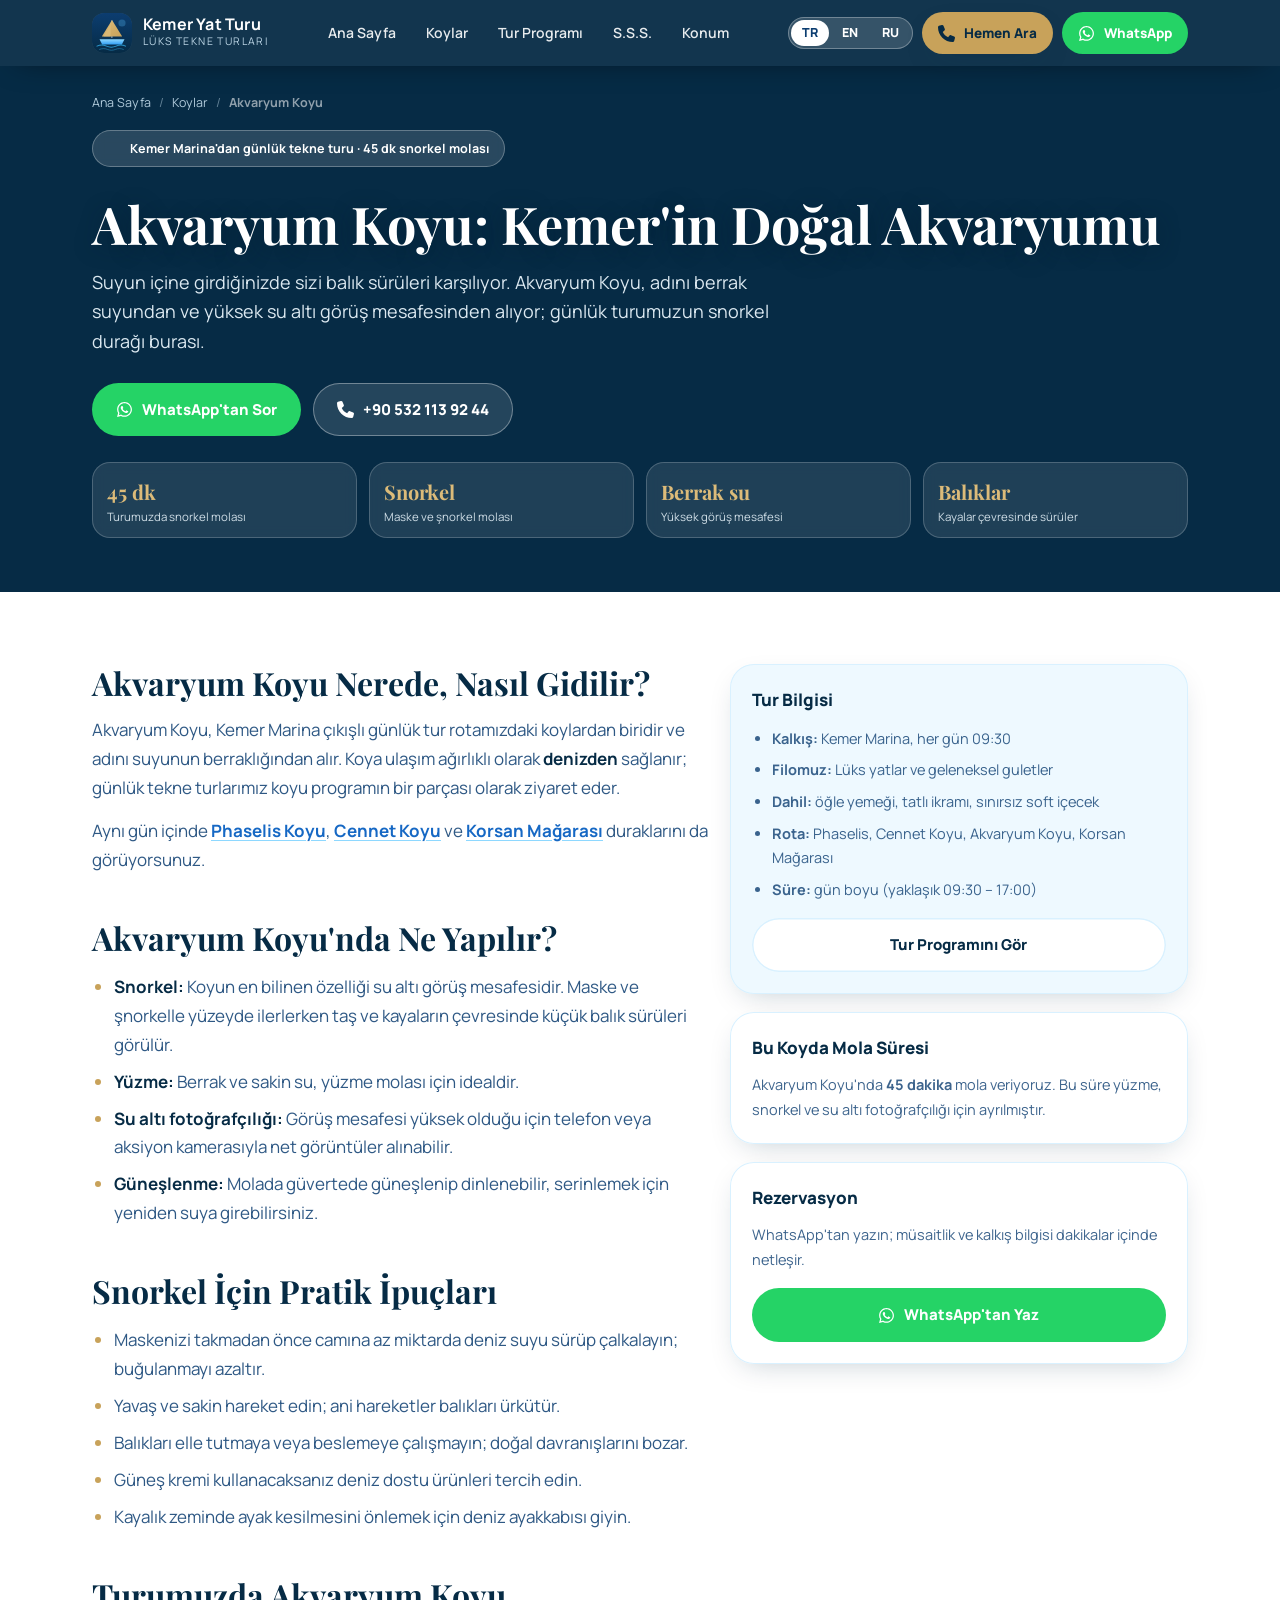
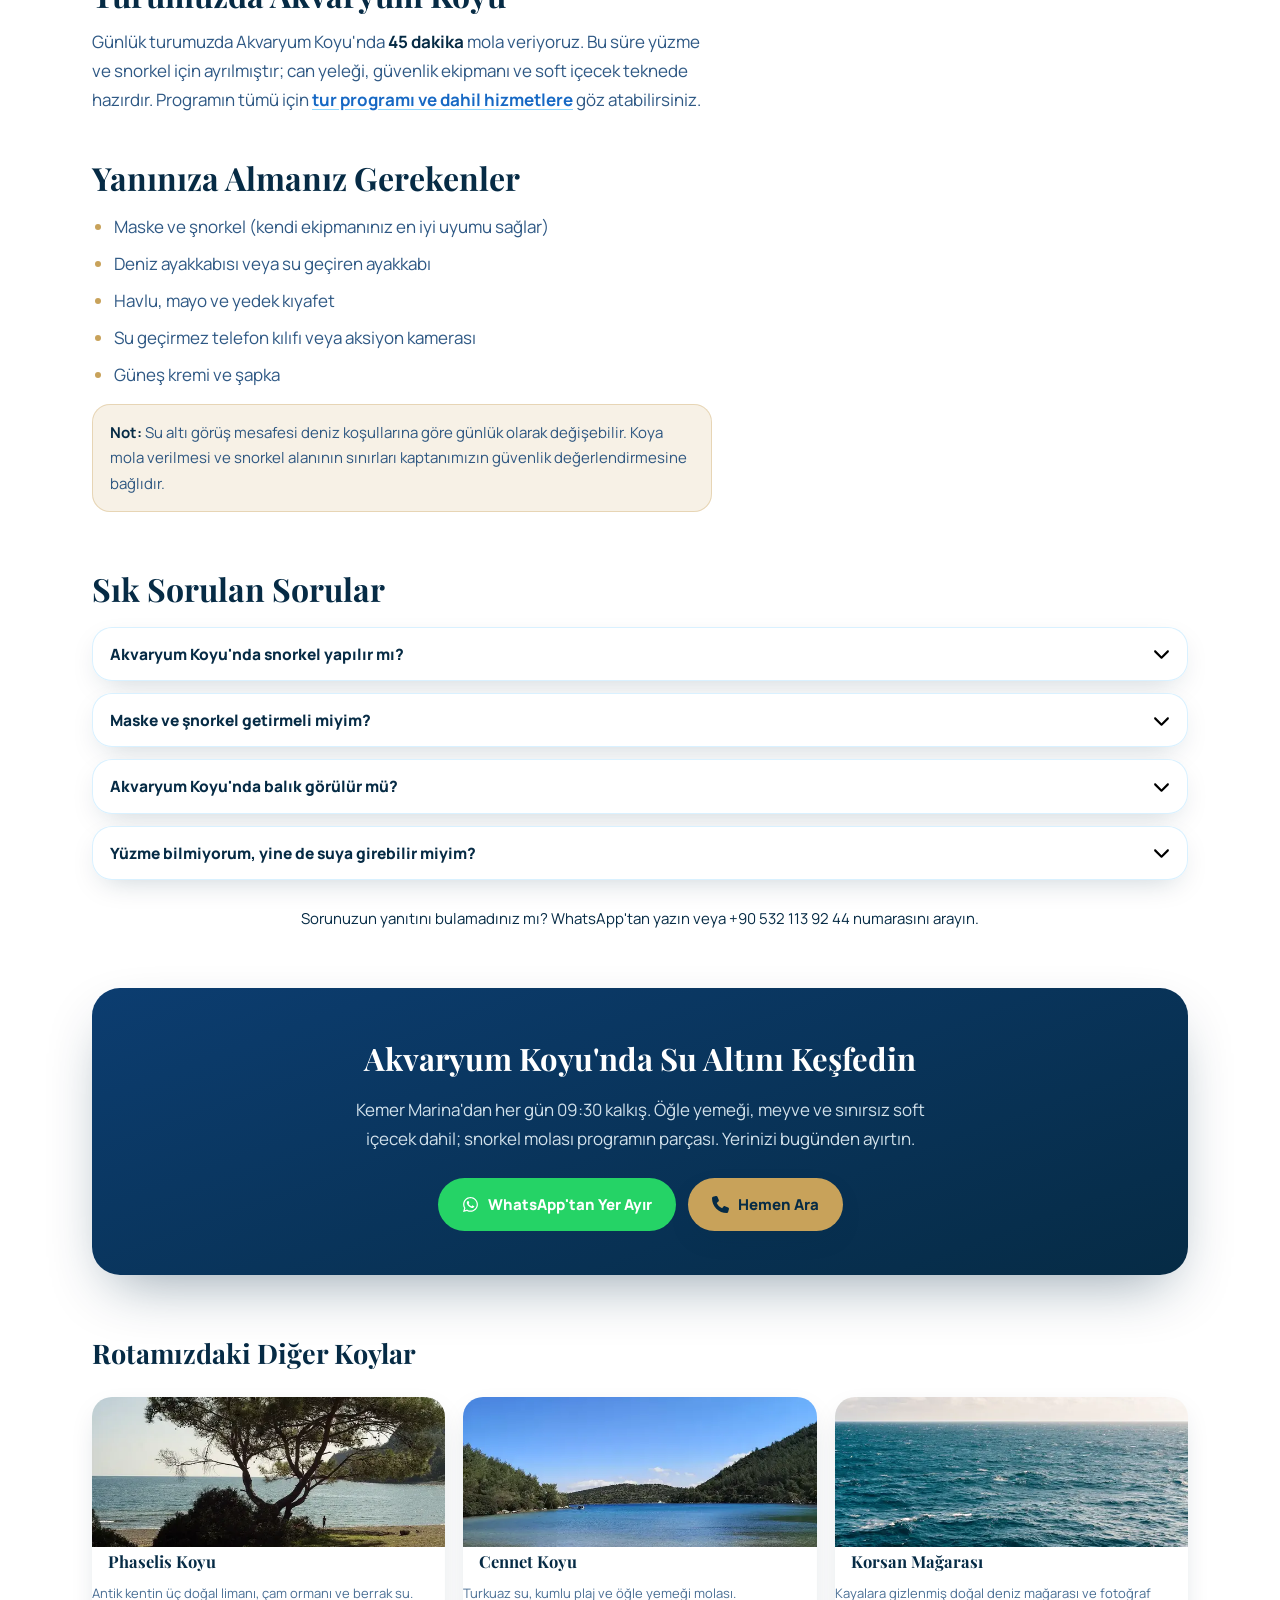
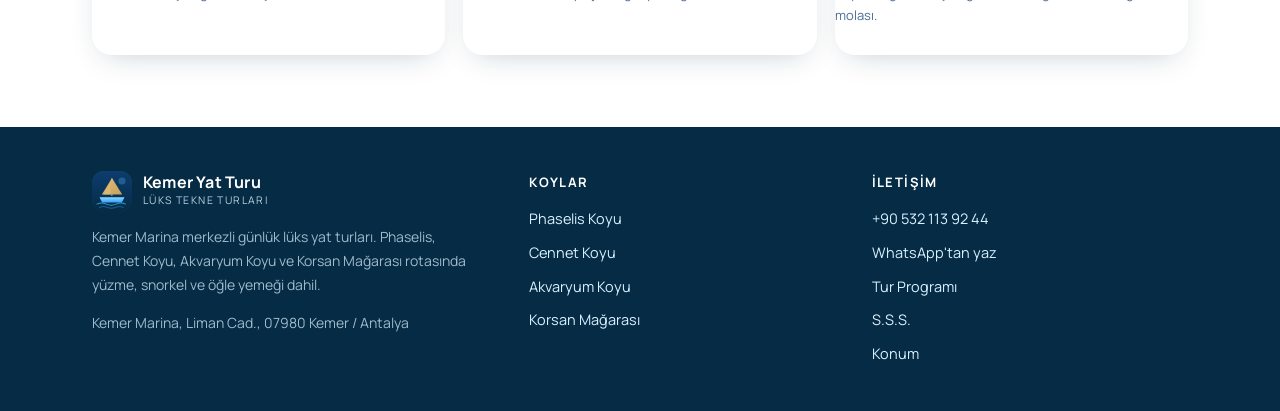
==== akvaryum-koyu.html @ eb27cef6 "Add files via upload" ====
<!DOCTYPE html>
<html lang="tr" dir="ltr" data-koy="akvaryum">
<head>
<meta charset="UTF-8">
<meta name="viewport" content="width=device-width, initial-scale=1.0">
<meta name="theme-color" content="#062b45">

<!-- ============ TEMEL SEO ============ -->
<title>Akvaryum Koyu | Kemer Snorkel ve Yüzme Molası Rehberi</title>
<meta name="description" content="Akvaryum Koyu: berrak suyu ve balık sürüleriyle Kemer'in öne çıkan snorkel noktası. Günlük yat turumuzda 45 dakika yüzme ve snorkel molası. İpuçları ve bilgiler.">
<meta name="robots" content="index, follow, max-image-preview:large, max-snippet:-1">
<meta name="author" content="Kemer Yat Turu">
<link rel="canonical" href="https://www.kemeryatturu.com/akvaryum-koyu.html">
<link rel="alternate" hreflang="tr" href="https://www.kemeryatturu.com/akvaryum-koyu.html">
<link rel="alternate" hreflang="en" href="https://www.kemeryatturu.com/akvaryum-koyu.html?lang=en">
<link rel="alternate" hreflang="ru" href="https://www.kemeryatturu.com/akvaryum-koyu.html?lang=ru">
<link rel="alternate" hreflang="x-default" href="https://www.kemeryatturu.com/akvaryum-koyu.html">

<!-- ============ OPEN GRAPH / TWITTER ============ -->
<meta property="og:type" content="article">
<meta property="og:site_name" content="Kemer Yat Turu">
<meta property="og:locale" content="tr_TR">
<meta property="og:title" content="Akvaryum Koyu: Kemer'in Doğal Akvaryumu">
<meta property="og:description" content="Berrak su, balık sürüleri ve yüksek görüş mesafesi. Kemer Marina'dan günlük yat turumuzda Akvaryum Koyu'nda 45 dakika snorkel molası.">
<meta property="og:url" content="https://www.kemeryatturu.com/akvaryum-koyu.html">
<meta property="og:image" content="https://www.kemeryatturu.com/images/akvaryum-koyu.webp">
<meta property="og:image:type" content="image/webp">
<meta property="og:image:width" content="1000">
<meta property="og:image:height" content="464">
<meta property="og:image:alt" content="Akvaryum Koyu'nda berrak suda balık sürüleri – Kemer snorkel turu">
<meta name="twitter:card" content="summary_large_image">
<meta name="twitter:title" content="Akvaryum Koyu: Kemer'in Doğal Akvaryumu">
<meta name="twitter:description" content="Berrak su, balık sürüleri ve yüksek görüş mesafesi. Kemer Marina'dan günlük yat turumuzda Akvaryum Koyu'nda 45 dakika snorkel molası.">
<meta name="twitter:image" content="https://www.kemeryatturu.com/images/akvaryum-koyu.webp">
<meta name="twitter:image:alt" content="Akvaryum Koyu'nda berrak suda balık sürüleri – Kemer snorkel turu">

<link rel="icon" href="data:image/svg+xml,%3Csvg xmlns='http://www.w3.org/2000/svg' viewBox='0 0 32 32'%3E%3Crect width='32' height='32' rx='7' fill='%23062b45'/%3E%3Cpath d='M6 21h20l-2 4H8z' fill='%2338bdf8'/%3E%3Cpath d='M16 6l8 13H8z' fill='%23c8a25a'/%3E%3C/svg%3E">

<!-- ============ PERFORMANS ============ -->
<link rel="preload" as="font" type="font/woff2" href="assets/fonts/playfair-display-700-latin.woff2" crossorigin>
<link rel="preload" as="font" type="font/woff2" href="assets/fonts/playfair-display-700-latin-ext.woff2" crossorigin>
<link rel="preload" as="image" href="images/akvaryum-koyu-768.webp" type="image/webp" media="(max-width: 767px)" fetchpriority="high">
<link rel="preload" as="image" href="images/akvaryum-koyu.webp" type="image/webp" media="(min-width: 768px)" fetchpriority="high">
<!-- Fontlar: self-host (assets/fonts/*.woff2) - Google Fonts CDN bagimliligi yok.
     @font-face tanimlari sayfaya gomuldu; kritik yolda ek istek olusmaz. -->
<style>
/* ==========================================================================
   Yerel font tanimlari (self-host) - Google Fonts CDN yerine
   Manrope 400/500/600/700/800, Playfair Display 600/700 (latin + latin-ext)
   Onbellek: vercel.json -> /assets/fonts/*.woff2 (immutable, 1 yil)
   ========================================================================== */
@font-face{font-family:'Manrope';font-style:normal;font-weight:400;font-display:swap;src:url('assets/fonts/manrope-400-latin-ext.woff2') format('woff2');unicode-range:U+0100-02BA, U+02BD-02C5, U+02C7-02CC, U+02CE-02D7, U+02DD-02FF, U+0304, U+0308, U+0329, U+1D00-1DBF, U+1E00-1E9F, U+1EF2-1EFF, U+2020, U+20A0-20AB, U+20AD-20C0, U+2113, U+2C60-2C7F, U+A720-A7FF}
@font-face{font-family:'Manrope';font-style:normal;font-weight:400;font-display:swap;src:url('assets/fonts/manrope-400-latin.woff2') format('woff2');unicode-range:U+0000-00FF, U+0131, U+0152-0153, U+02BB-02BC, U+02C6, U+02DA, U+02DC, U+0304, U+0308, U+0329, U+2000-206F, U+20AC, U+2122, U+2191, U+2193, U+2212, U+2215, U+FEFF, U+FFFD}
@font-face{font-family:'Manrope';font-style:normal;font-weight:500;font-display:swap;src:url('assets/fonts/manrope-500-latin-ext.woff2') format('woff2');unicode-range:U+0100-02BA, U+02BD-02C5, U+02C7-02CC, U+02CE-02D7, U+02DD-02FF, U+0304, U+0308, U+0329, U+1D00-1DBF, U+1E00-1E9F, U+1EF2-1EFF, U+2020, U+20A0-20AB, U+20AD-20C0, U+2113, U+2C60-2C7F, U+A720-A7FF}
@font-face{font-family:'Manrope';font-style:normal;font-weight:500;font-display:swap;src:url('assets/fonts/manrope-500-latin.woff2') format('woff2');unicode-range:U+0000-00FF, U+0131, U+0152-0153, U+02BB-02BC, U+02C6, U+02DA, U+02DC, U+0304, U+0308, U+0329, U+2000-206F, U+20AC, U+2122, U+2191, U+2193, U+2212, U+2215, U+FEFF, U+FFFD}
@font-face{font-family:'Manrope';font-style:normal;font-weight:600;font-display:swap;src:url('assets/fonts/manrope-600-latin-ext.woff2') format('woff2');unicode-range:U+0100-02BA, U+02BD-02C5, U+02C7-02CC, U+02CE-02D7, U+02DD-02FF, U+0304, U+0308, U+0329, U+1D00-1DBF, U+1E00-1E9F, U+1EF2-1EFF, U+2020, U+20A0-20AB, U+20AD-20C0, U+2113, U+2C60-2C7F, U+A720-A7FF}
@font-face{font-family:'Manrope';font-style:normal;font-weight:600;font-display:swap;src:url('assets/fonts/manrope-600-latin.woff2') format('woff2');unicode-range:U+0000-00FF, U+0131, U+0152-0153, U+02BB-02BC, U+02C6, U+02DA, U+02DC, U+0304, U+0308, U+0329, U+2000-206F, U+20AC, U+2122, U+2191, U+2193, U+2212, U+2215, U+FEFF, U+FFFD}
@font-face{font-family:'Manrope';font-style:normal;font-weight:700;font-display:swap;src:url('assets/fonts/manrope-700-latin-ext.woff2') format('woff2');unicode-range:U+0100-02BA, U+02BD-02C5, U+02C7-02CC, U+02CE-02D7, U+02DD-02FF, U+0304, U+0308, U+0329, U+1D00-1DBF, U+1E00-1E9F, U+1EF2-1EFF, U+2020, U+20A0-20AB, U+20AD-20C0, U+2113, U+2C60-2C7F, U+A720-A7FF}
@font-face{font-family:'Manrope';font-style:normal;font-weight:700;font-display:swap;src:url('assets/fonts/manrope-700-latin.woff2') format('woff2');unicode-range:U+0000-00FF, U+0131, U+0152-0153, U+02BB-02BC, U+02C6, U+02DA, U+02DC, U+0304, U+0308, U+0329, U+2000-206F, U+20AC, U+2122, U+2191, U+2193, U+2212, U+2215, U+FEFF, U+FFFD}
@font-face{font-family:'Manrope';font-style:normal;font-weight:800;font-display:swap;src:url('assets/fonts/manrope-800-latin-ext.woff2') format('woff2');unicode-range:U+0100-02BA, U+02BD-02C5, U+02C7-02CC, U+02CE-02D7, U+02DD-02FF, U+0304, U+0308, U+0329, U+1D00-1DBF, U+1E00-1E9F, U+1EF2-1EFF, U+2020, U+20A0-20AB, U+20AD-20C0, U+2113, U+2C60-2C7F, U+A720-A7FF}
@font-face{font-family:'Manrope';font-style:normal;font-weight:800;font-display:swap;src:url('assets/fonts/manrope-800-latin.woff2') format('woff2');unicode-range:U+0000-00FF, U+0131, U+0152-0153, U+02BB-02BC, U+02C6, U+02DA, U+02DC, U+0304, U+0308, U+0329, U+2000-206F, U+20AC, U+2122, U+2191, U+2193, U+2212, U+2215, U+FEFF, U+FFFD}
@font-face{font-family:'Playfair Display';font-style:normal;font-weight:600;font-display:swap;src:url('assets/fonts/playfair-display-600-latin-ext.woff2') format('woff2');unicode-range:U+0100-02BA, U+02BD-02C5, U+02C7-02CC, U+02CE-02D7, U+02DD-02FF, U+0304, U+0308, U+0329, U+1D00-1DBF, U+1E00-1E9F, U+1EF2-1EFF, U+2020, U+20A0-20AB, U+20AD-20C0, U+2113, U+2C60-2C7F, U+A720-A7FF}
@font-face{font-family:'Playfair Display';font-style:normal;font-weight:600;font-display:swap;src:url('assets/fonts/playfair-display-600-latin.woff2') format('woff2');unicode-range:U+0000-00FF, U+0131, U+0152-0153, U+02BB-02BC, U+02C6, U+02DA, U+02DC, U+0304, U+0308, U+0329, U+2000-206F, U+20AC, U+2122, U+2191, U+2193, U+2212, U+2215, U+FEFF, U+FFFD}
@font-face{font-family:'Playfair Display';font-style:normal;font-weight:700;font-display:swap;src:url('assets/fonts/playfair-display-700-latin-ext.woff2') format('woff2');unicode-range:U+0100-02BA, U+02BD-02C5, U+02C7-02CC, U+02CE-02D7, U+02DD-02FF, U+0304, U+0308, U+0329, U+1D00-1DBF, U+1E00-1E9F, U+1EF2-1EFF, U+2020, U+20A0-20AB, U+20AD-20C0, U+2113, U+2C60-2C7F, U+A720-A7FF}
@font-face{font-family:'Playfair Display';font-style:normal;font-weight:700;font-display:swap;src:url('assets/fonts/playfair-display-700-latin.woff2') format('woff2');unicode-range:U+0000-00FF, U+0131, U+0152-0153, U+02BB-02BC, U+02C6, U+02DA, U+02DC, U+0304, U+0308, U+0329, U+2000-206F, U+20AC, U+2122, U+2191, U+2193, U+2212, U+2215, U+FEFF, U+FFFD}
</style>
<style>
/* ==========================================================================
   Kemer Yat Turu - Koy detay sayfalari icin ortak stil dosyasi
   Tailwind'e bagimli DEGIL (index.html'deki derlenmis CSS'te olmayan
   siniflar orada calismiyor). Renkler, fontlar ve golgeler ana sayfayla
   birebir ayni degerlerde tanimlandi.
   ========================================================================== */
:root{
  --o950:#062b45; --o900:#0c3d70; --o800:#18569e; --o700:#1668c4;
  --o600:#1d81e3; --o400:#59c0ff; --o300:#8ed8ff; --o200:#bce7ff;
  --o100:#d9f1ff; --o50:#eef9ff; --gold:#c8a25a; --gold2:#dcbb79;
  --wa:#25d366;
  --card:0 10px 30px -12px rgba(6,43,69,.25);
  --lux:0 24px 60px -20px rgba(6,43,69,.45);
  --sans:Manrope,system-ui,-apple-system,"Segoe UI",Roboto,sans-serif;
  --display:"Playfair Display",Georgia,serif;
  --wrap:1160px;
}
*,*::before,*::after{box-sizing:border-box}
html{scroll-behavior:smooth;scroll-padding-top:88px}
body{margin:0;background:#fff;color:var(--o950);font-family:var(--sans);
  font-size:17px;line-height:1.7;overflow-x:hidden;-webkit-font-smoothing:antialiased}
img{display:block;max-width:100%;height:auto}
a{color:inherit;text-decoration:none}
svg{flex:none}
:focus-visible{outline:3px solid var(--gold);outline-offset:3px}
::selection{background:var(--gold);color:var(--o950)}
.sr-only{position:absolute;width:1px;height:1px;padding:0;margin:-1px;overflow:hidden;
  clip:rect(0,0,0,0);white-space:nowrap;border:0}

/* ---------- Yerlesim ---------- */
.wrap{width:100%;max-width:var(--wrap);margin:0 auto;padding:0 20px}
@media(min-width:768px){.wrap{padding:0 32px}}
.grid{display:grid;gap:18px}
@media(min-width:640px){.grid.cols-2{grid-template-columns:1fr 1fr}}
@media(min-width:900px){
  .grid.cols-3{grid-template-columns:repeat(3,1fr)}
  .grid.cols-2-lg{grid-template-columns:1.15fr .85fr}
}
.center{text-align:center}

/* ---------- Ust menu ---------- */
.head{position:sticky;top:0;z-index:60;background:rgba(6,43,69,.95);
  backdrop-filter:saturate(160%) blur(14px);box-shadow:0 10px 30px -18px rgba(0,0,0,.6)}
.head .wrap{display:flex;align-items:center;justify-content:space-between;gap:14px;
  min-height:66px;padding-top:8px;padding-bottom:8px}
.brand{display:flex;align-items:center;gap:11px;color:#fff}
.brand img{width:40px;height:40px;border-radius:12px;background:rgba(255,255,255,.12)}
.brand b{display:block;font-size:16px;line-height:1.15;letter-spacing:.2px}
.brand small{display:block;font-size:10.5px;letter-spacing:1.4px;text-transform:uppercase;
  color:var(--o100);opacity:.85}
.head-nav{display:none;gap:4px}
@media(min-width:1024px){.head-nav{display:flex}}
.head-nav a{padding:9px 13px;border-radius:12px;color:rgba(255,255,255,.9);
  font-size:14px;font-weight:600}
.head-nav a:hover{background:rgba(255,255,255,.1)}
.head-actions{display:flex;align-items:center;gap:9px}
.hide-sm{display:none}
@media(min-width:768px){.hide-sm{display:inline-flex}}

/* ---------- Butonlar ---------- */
.btn{display:inline-flex;align-items:center;justify-content:center;gap:9px;
  border:0;border-radius:999px;padding:14px 24px;font:inherit;font-size:15px;
  font-weight:800;cursor:pointer;transition:transform .25s ease,background-color .25s ease,
  color .25s ease,box-shadow .25s ease}
.btn svg{width:17px;height:17px}
.btn-gold{background:var(--gold);color:var(--o950);box-shadow:var(--card)}
.btn-gold:hover{background:var(--gold2)}
.btn-wa{background:var(--wa);color:#fff}
.btn-wa:hover{filter:brightness(1.08)}
.btn-ghost{background:rgba(255,255,255,.12);color:#fff;box-shadow:inset 0 0 0 1px rgba(255,255,255,.35)}
.btn-ghost:hover{background:#fff;color:var(--o950)}
.btn-line{background:#fff;color:var(--o950);box-shadow:inset 0 0 0 1.5px var(--o100)}
.btn-line:hover{background:var(--o50)}
.btn-sm{padding:10px 16px;font-size:13.5px}

/* ---------- Hero ---------- */
.hero{position:relative;isolation:isolate;color:#fff;overflow:hidden;
  background:var(--o950);padding:26px 0 54px}
.hero-media{position:absolute;inset:0;z-index:-2}
.hero-media img{width:100%;height:100%;object-fit:cover}
.hero-media::after{content:"";position:absolute;inset:0;
  background:linear-gradient(180deg,rgba(6,43,69,.86) 0%,rgba(6,43,69,.55) 45%,rgba(6,43,69,.88) 100%)}
.hero h1{font-family:var(--display);font-size:clamp(29px,6.6vw,52px);line-height:1.08;
  margin:16px 0 0;font-weight:700;text-shadow:0 3px 22px rgba(3,26,42,.45)}
.hero p.lead{margin:16px 0 0;font-size:clamp(15.5px,2.3vw,18px);line-height:1.65;
  color:rgba(238,249,255,.92);max-width:62ch}
.hero .btn-row{display:flex;flex-wrap:wrap;gap:12px;margin-top:26px}
.eyebrow{display:inline-flex;align-items:center;gap:8px;border-radius:999px;
  background:rgba(255,255,255,.14);box-shadow:inset 0 0 0 1px rgba(255,255,255,.28);
  padding:8px 15px;font-size:12.5px;font-weight:700;backdrop-filter:blur(6px)}
.eyebrow svg{width:15px;height:15px;color:var(--gold2)}

/* ---------- Kirinti izi ---------- */
.crumbs{display:flex;flex-wrap:wrap;align-items:center;gap:8px;font-size:12.5px;
  color:rgba(217,241,255,.8);margin:0 0 4px}
.crumbs a:hover{color:#fff;text-decoration:underline}
.crumbs span{opacity:.55}
.crumbs [aria-current]{color:#fff;font-weight:700}

/* ---------- Rakam kutusu ---------- */
.facts{display:grid;gap:12px;margin:26px 0 0;padding:0;list-style:none;
  grid-template-columns:repeat(2,1fr)}
@media(min-width:768px){.facts{grid-template-columns:repeat(4,1fr)}}
.facts li{background:rgba(255,255,255,.1);box-shadow:inset 0 0 0 1px rgba(255,255,255,.2);
  border-radius:18px;padding:13px 15px;backdrop-filter:blur(6px)}
.facts b{display:block;font-family:var(--display);font-size:20px;color:var(--gold2)}
.facts small{display:block;font-size:11.5px;line-height:1.35;color:rgba(238,249,255,.85)}

/* ---------- Icerik ---------- */
.main{padding:52px 0 8px}
@media(min-width:768px){.main{padding:72px 0 8px}}
.article{max-width:74ch}
.article h2{font-family:var(--display);font-size:clamp(23px,3.6vw,32px);line-height:1.2;
  margin:44px 0 0;font-weight:700}
.article h2:first-child{margin-top:0}
.article h3{font-size:18.5px;margin:26px 0 0;font-weight:800}
.article p{margin:14px 0 0;color:rgba(12,61,112,.86)}
.article ul,.article ol{margin:16px 0 0;padding-left:22px;color:rgba(12,61,112,.86)}
.article li{margin:8px 0 0}
.article li::marker{color:var(--gold)}
.article strong{color:var(--o950)}
.article a:not(.btn){color:var(--o700);font-weight:700;
  text-decoration:underline;text-decoration-color:var(--o300);text-underline-offset:3px}
.article a:not(.btn):hover{color:var(--o950)}
.side{display:grid;gap:18px;align-content:start}
@media(min-width:900px){.side{position:sticky;top:96px}}

/* ---------- Kartlar / kutular ---------- */
.card{background:#fff;border-radius:24px;padding:22px;
  box-shadow:var(--card),inset 0 0 0 1px var(--o100)}
.card h2,.card h3{margin:0;font-size:17px;font-family:var(--sans);font-weight:800}
.card p{margin:10px 0 0;font-size:14.5px;color:rgba(12,61,112,.8)}
.card ul{margin:12px 0 0;padding-left:20px;font-size:14.5px;color:rgba(12,61,112,.8)}
.card ul li{margin:7px 0 0}
.card .btn{width:100%;margin-top:16px}
.tint{background:var(--o50)}
.note{border-radius:18px;background:rgba(200,162,90,.15);
  box-shadow:inset 0 0 0 1px rgba(200,162,90,.35);padding:16px 18px;margin:24px 0 0;
  font-size:15px;color:var(--o900)}
.note b{color:var(--o950)}

/* ---------- S.S.S. ---------- */
.faq{border-radius:20px;background:#fff;margin:12px 0 0;overflow:hidden;
  box-shadow:var(--card),inset 0 0 0 1px var(--o100)}
.faq summary{display:flex;align-items:center;justify-content:space-between;gap:14px;
  cursor:pointer;list-style:none;padding:14px 18px;font-weight:800;font-size:15.5px}
.faq summary::-webkit-details-marker{display:none}
.faq summary:hover{background:var(--o50)}
.faq .ico{transition:transform .3s ease;color:var(--o700);width:17px;height:17px}
.faq[open] .ico{transform:rotate(180deg)}
.faq .ans{padding:0 18px 16px;font-size:15px;color:rgba(12,61,112,.85)}
.faq .ans p{margin:0}
.faq-more{margin:26px 0 0;text-align:center;font-size:15px}

/* ---------- CTA ---------- */
.cta{margin:56px 0 0;border-radius:28px;padding:32px 24px;color:#fff;text-align:center;
  background:linear-gradient(160deg,var(--o900) 0%,var(--o950) 100%);box-shadow:var(--lux)}
@media(min-width:768px){.cta{padding:44px 40px}}
.cta h2{font-family:var(--display);font-size:clamp(22px,3.4vw,31px);margin:0;font-weight:700}
.cta p{margin:12px auto 0;max-width:60ch;color:rgba(238,249,255,.88)}
.cta .btn-row{display:flex;flex-wrap:wrap;gap:12px;justify-content:center;margin-top:24px}

/* ---------- Diger koylar ---------- */
.more{margin:56px 0 0}
.more h2{font-family:var(--display);font-size:clamp(21px,3vw,27px);margin:0}
.more .grid{margin-top:20px}
.more a{display:block;border-radius:20px;overflow:hidden;background:#fff;
  box-shadow:var(--card);transition:transform .35s ease,box-shadow .35s ease}
.more a:hover,.more a:focus-visible{transform:translateY(-6px);box-shadow:var(--lux)}
.more img{height:150px;width:100%;object-fit:cover}
.more .t{padding:14px 16px}
.more b{font-family:var(--display);font-size:16.5px}
.more small{display:block;margin-top:5px;font-size:13px;color:rgba(12,61,112,.75)}

/* ---------- Alt bilgi ---------- */
.foot{margin-top:64px;background:var(--o950);color:var(--o100);padding:44px 0 96px;
  font-size:14.5px}
@media(min-width:768px){.foot{padding-bottom:44px}}
.foot .grid{gap:26px}
@media(min-width:768px){.foot .grid{grid-template-columns:1.3fr 1fr 1fr}}
.foot h2{font-size:13px;letter-spacing:1.4px;text-transform:uppercase;color:#fff;margin:0}
.foot ul{list-style:none;margin:14px 0 0;padding:0}
.foot li{margin:9px 0 0}
.foot a:hover{color:var(--gold2)}
.foot .about{color:rgba(217,241,255,.72);margin:14px 0 0;max-width:42ch;font-size:14px}
.foot .brand{margin-bottom:2px}

/* ---------- Sabit mobil aksiyon cubugu ---------- */
.sticky{position:fixed;left:0;right:0;bottom:0;z-index:70;display:grid;
  grid-template-columns:1fr 1fr;gap:8px;padding:10px 12px;
  background:rgba(6,43,69,.95);backdrop-filter:blur(10px);
  box-shadow:0 -10px 30px -18px rgba(0,0,0,.6)}
@media(min-width:768px){.sticky{display:none}}
.sticky .btn{padding:13px 12px;font-size:14px}

/* ---------- Ikonlar (satir ici SVG sprite) ---------- */
.i{height:1em;width:auto;display:inline-block;vertical-align:-.125em;fill:currentColor}

/* ---------- Bolum basligi (govde disi) ---------- */
.sec-h{font-family:var(--display);font-size:clamp(23px,3.6vw,32px);line-height:1.2;
  font-weight:700;margin:0 0 18px}

/* ---------- Dil secici (TR / EN / RU) ---------- */
.lang-switch{display:flex;align-items:center;gap:2px;padding:3px;border-radius:999px;
  background:rgba(255,255,255,.15);box-shadow:inset 0 0 0 1px rgba(255,255,255,.3)}
.lang-btn{border:0;background:transparent;color:#fff;font:inherit;font-size:12px;font-weight:800;
  line-height:1;padding:7px 9px;border-radius:999px;cursor:pointer;
  transition:background-color .25s ease,color .25s ease}
.lang-btn:hover{background:rgba(255,255,255,.16)}
.lang-btn.is-active{background:#fff;color:var(--o900)}
@media(min-width:768px){.lang-btn{font-size:12.5px;padding:7px 11px}}
@media(max-width:430px){
  .lang-btn{padding:6px 7px;font-size:11px}
  .brand small{display:none}
  .brand b{font-size:14.5px}
}

/* ---------- Hareket azaltma ---------- */
@media(prefers-reduced-motion:reduce){
  *{animation:none!important;transition:none!important}
  html{scroll-behavior:auto}
}
</style>
<script src="assets/koy-sayfa.js" defer></script>

<!-- Ikonlar: Font Awesome Free 6.5.2 (ikonlar CC BY 4.0, kod MIT) - fontawesome.com/license/free -->

<!-- ============ YAPISAL VERI (JSON-LD) ============ -->
<script type="application/ld+json">
{
  "@context": "https://schema.org",
  "@graph": [
    {
      "@type": "TouristAttraction",
      "name": "Akvaryum Koyu",
      "description": "Kemer koyları arasında berrak suyu ve balık çeşitliliğiyle snorkel için öne çıkan koy.",
      "image": "https://www.kemeryatturu.com/images/akvaryum-koyu.webp",
      "url": "https://www.kemeryatturu.com/akvaryum-koyu.html",
      "address": {
        "@type": "PostalAddress",
        "addressLocality": "Kemer",
        "addressRegion": "Antalya",
        "addressCountry": "TR"
      },
      "touristType": [
        "Aileler",
        "Snorkel ve yüzme",
        "Doğa ve deniz tatili"
      ],
      "publicAccess": true,
      "isPartOf": {
        "@type": "TouristDestination",
        "name": "Kemer, Antalya"
      },
      "provider": {
        "@type": "TourismInformationCenter",
        "name": "Kemer Yat Turu",
        "telephone": "+905321139244",
        "url": "https://www.kemeryatturu.com/"
      }
    },
    {
      "@type": "BreadcrumbList",
      "itemListElement": [
        {
          "@type": "ListItem",
          "position": 1,
          "name": "Ana Sayfa",
          "item": "https://www.kemeryatturu.com/"
        },
        {
          "@type": "ListItem",
          "position": 2,
          "name": "Gittiğimiz Koylar",
          "item": "https://www.kemeryatturu.com/#rotalar"
        },
        {
          "@type": "ListItem",
          "position": 3,
          "name": "Akvaryum Koyu",
          "item": "https://www.kemeryatturu.com/akvaryum-koyu.html"
        }
      ]
    },
    {
      "@type": "FAQPage",
      "mainEntity": [
        {
          "@type": "Question",
          "name": "Akvaryum Koyu'nda snorkel yapılır mı?",
          "acceptedAnswer": {
            "@type": "Answer",
            "text": "Evet. Akvaryum Koyu günlük turumuzun snorkel durağıdır ve burada 45 dakika mola veriyoruz. Berrak su ve kayaların çevresindeki balık sürüleri, yüzeyden snorkel yapmak için uygundur."
          }
        },
        {
          "@type": "Question",
          "name": "Maske ve şnorkel getirmeli miyim?",
          "acceptedAnswer": {
            "@type": "Answer",
            "text": "Kendi maske ve şnorkelinizi getirmenizi öneririz; kişisel ekipman en iyi uyumu sağlar. Ekipman temini ve mevcut durumu rezervasyon sırasında bize sorabilirsiniz."
          }
        },
        {
          "@type": "Question",
          "name": "Akvaryum Koyu'nda balık görülür mü?",
          "acceptedAnswer": {
            "@type": "Answer",
            "text": "Kayaların ve taşların çevresinde küçük balık sürüleri görülür. Su altı görüş mesafesi deniz koşullarına bağlı olarak günlük değişebilir; berrak günlerde görüş mesafesi belirgin şekilde artar."
          }
        },
        {
          "@type": "Question",
          "name": "Yüzme bilmiyorum, yine de suya girebilir miyim?",
          "acceptedAnswer": {
            "@type": "Answer",
            "text": "Can yeleği giyerek kıyıya yakın bölümde suda kalabilirsiniz. Her teknede can yeleği bulunur ve kaptanımız güvenli yüzme alanının sınırlarını gösterir. Yüzme bilmeyen misafirlerimizin can yeleği kullanmasını özellikle rica ederiz."
          }
        }
      ]
    }
  ]
}
</script>
</head>
<body>
<!-- Ikonlar: Font Awesome Free 6.5.2 (CC BY 4.0) - fontawesome.com/license/free -->
<svg width="0" height="0" style="position:absolute;overflow:hidden" aria-hidden="true" focusable="false"><symbol id="i-chevron-down" viewBox="0 0 512 512"><path d="M233.4 406.6c12.5 12.5 32.8 12.5 45.3 0l192-192c12.5-12.5 12.5-32.8 0-45.3s-32.8-12.5-45.3 0L256 338.7 86.6 169.4c-12.5-12.5-32.8-12.5-45.3 0s-12.5 32.8 0 45.3l192 192z"/></symbol><symbol id="i-fish" viewBox="0 0 576 512"><path d="M180.5 141.5C219.7 108.5 272.6 80 336 80s116.3 28.5 155.5 61.5c39.1 33 66.9 72.4 81 99.8c4.7 9.2 4.7 20.1 0 29.3c-14.1 27.4-41.9 66.8-81 99.8C452.3 403.5 399.4 432 336 432s-116.3-28.5-155.5-61.5c-16.2-13.7-30.5-28.5-42.7-43.1L48.1 379.6c-12.5 7.3-28.4 5.3-38.7-4.9S-3 348.7 4.2 336.1L50 256 4.2 175.9c-7.2-12.6-5-28.4 5.3-38.6s26.1-12.2 38.7-4.9l89.7 52.3c12.2-14.6 26.5-29.4 42.7-43.1zM448 256a32 32 0 1 0 -64 0 32 32 0 1 0 64 0z"/></symbol><symbol id="i-phone" viewBox="0 0 512 512"><path d="M164.9 24.6c-7.7-18.6-28-28.5-47.4-23.2l-88 24C12.1 30.2 0 46 0 64C0 311.4 200.6 512 448 512c18 0 33.8-12.1 38.6-29.5l24-88c5.3-19.4-4.6-39.7-23.2-47.4l-96-40c-16.3-6.8-35.2-2.1-46.3 11.6L304.7 368C234.3 334.7 177.3 277.7 144 207.3L193.3 167c13.7-11.2 18.4-30 11.6-46.3l-40-96z"/></symbol><symbol id="i-whatsapp" viewBox="0 0 448 512"><path d="M380.9 97.1C339 55.1 283.2 32 223.9 32c-122.4 0-222 99.6-222 222 0 39.1 10.2 77.3 29.6 111L0 480l117.7-30.9c32.4 17.7 68.9 27 106.1 27h.1c122.3 0 224.1-99.6 224.1-222 0-59.3-25.2-115-67.1-157zm-157 341.6c-33.2 0-65.7-8.9-94-25.7l-6.7-4-69.8 18.3L72 359.2l-4.4-7c-18.5-29.4-28.2-63.3-28.2-98.2 0-101.7 82.8-184.5 184.6-184.5 49.3 0 95.6 19.2 130.4 54.1 34.8 34.9 56.2 81.2 56.1 130.5 0 101.8-84.9 184.6-186.6 184.6zm101.2-138.2c-5.5-2.8-32.8-16.2-37.9-18-5.1-1.9-8.8-2.8-12.5 2.8-3.7 5.6-14.3 18-17.6 21.8-3.2 3.7-6.5 4.2-12 1.4-32.6-16.3-54-29.1-75.5-66-5.7-9.8 5.7-9.1 16.3-30.3 1.8-3.7.9-6.9-.5-9.7-1.4-2.8-12.5-30.1-17.1-41.2-4.5-10.8-9.1-9.3-12.5-9.5-3.2-.2-6.9-.2-10.6-.2-3.7 0-9.7 1.4-14.8 6.9-5.1 5.6-19.4 19-19.4 46.3 0 27.3 19.9 53.7 22.6 57.4 2.8 3.7 39.1 59.7 94.8 83.8 35.2 15.2 49 16.5 66.6 13.9 10.7-1.6 32.8-13.4 37.4-26.4 4.6-13 4.6-24.1 3.2-26.4-1.3-2.5-5-3.9-10.5-6.6z"/></symbol></svg>

<!-- ================= UST MENU ================= -->
<header class="head">
  <div class="wrap">
    <a class="brand" href="index.html">
      <img src="images/logo.svg" width="40" height="40" alt="Kemer Yat Turu logosu">
      <span><b>Kemer Yat Turu</b><small data-i18n="brand_sub">Lüks Tekne Turları</small></span>
    </a>
    <nav class="head-nav" aria-label="Ana menü" data-i18n-aria="aria_menu">
      <a href="index.html" data-i18n="nav_home">Ana Sayfa</a>
      <a href="index.html#rotalar" data-i18n="nav_bays">Koylar</a>
      <a href="index.html#program" data-i18n="nav_program">Tur Programı</a>
      <a href="index.html#sss" data-i18n="nav_faq">S.S.S.</a>
      <a href="index.html#konum" data-i18n="nav_location">Konum</a>
    </nav>
    <div class="head-actions">
      <div class="lang-switch" role="group" aria-label="Dil seçimi / Language / Язык">
        <button type="button" class="lang-btn is-active" data-lang="tr" aria-pressed="true">TR</button>
        <button type="button" class="lang-btn" data-lang="en" aria-pressed="false">EN</button>
        <button type="button" class="lang-btn" data-lang="ru" aria-pressed="false">RU</button>
      </div>
      <a class="hide-sm btn btn-gold btn-sm" href="tel:+905321139244">
        <svg class="i" aria-hidden="true"><use href="#i-phone"></use></svg> <span data-i18n="nav_call">Hemen Ara</span>
      </a>
      <a data-wa="general" class="btn btn-wa btn-sm" href="https://wa.me/905321139244?text=Merhaba%2C%20Kemer%20yat%20turu%20hakk%C4%B1nda%20bilgi%20ve%20m%C3%BCsaitlik%20almak%20istiyorum." target="_blank" rel="noopener">
        <svg class="i" aria-hidden="true"><use href="#i-whatsapp"></use></svg>
        <span data-i18n="nav_wa">WhatsApp</span>
      </a>
    </div>
  </div>
</header>

<main>
<!-- ================= HERO ================= -->
<section class="hero">
  <div class="hero-media" aria-hidden="true">
    <picture>
      <source media="(max-width: 767px)" srcset="images/akvaryum-koyu-768.webp" type="image/webp">
      <img src="images/akvaryum-koyu.webp" width="1000" height="464" alt="" fetchpriority="high" decoding="async">
    </picture>
  </div>
  <div class="wrap">
    <nav class="crumbs" aria-label="Sayfa yolu" data-i18n-aria="aria_crumb">
      <a href="index.html" data-i18n="nav_home">Ana Sayfa</a> <span>/</span>
      <a href="index.html#rotalar" data-i18n="nav_bays">Koylar</a> <span>/</span>
      <span aria-current="page" data-i18n="crumb">Akvaryum Koyu</span>
    </nav>
    <p class="eyebrow">
      <svg class="i" aria-hidden="true"><use href="#i-water"></use></svg>
      <span data-i18n="eyebrow">Kemer Marina'dan günlük tekne turu · 45 dk snorkel molası</span>
    </p>
    <h1 data-i18n="h1">Akvaryum Koyu: Kemer'in Doğal Akvaryumu</h1>
    <p class="lead" data-i18n="lead">Suyun içine girdiğinizde sizi balık sürüleri karşılıyor. Akvaryum Koyu, adını berrak suyundan ve yüksek su altı görüş mesafesinden alıyor; günlük turumuzun snorkel durağı burası.</p>
    <div class="btn-row">
      <a data-wa="akvaryum" class="btn btn-wa" href="https://wa.me/905321139244?text=Merhaba%2C%20Akvaryum%20Koyu%20hakk%C4%B1nda%20bilgi%20ve%20rezervasyon%20almak%20istiyorum.%20Tarih%3A%20" target="_blank" rel="noopener">
        <svg class="i" aria-hidden="true"><use href="#i-whatsapp"></use></svg> <span data-i18n="cta_ask">WhatsApp'tan Sor</span>
      </a>
      <a class="btn btn-ghost" href="tel:+905321139244">
        <svg class="i" aria-hidden="true"><use href="#i-phone"></use></svg> +90 532 113 92 44
      </a>
    </div>
    <ul class="facts"><li><b data-i18n="fact1_v">45 dk</b><small data-i18n="fact1_l">Turumuzda snorkel molası</small></li>
      <li><b data-i18n="fact2_v">Snorkel</b><small data-i18n="fact2_l">Maske ve şnorkel molası</small></li>
      <li><b data-i18n="fact3_v">Berrak su</b><small data-i18n="fact3_l">Yüksek görüş mesafesi</small></li>
      <li><b data-i18n="fact4_v">Balıklar</b><small data-i18n="fact4_l">Kayalar çevresinde sürüler</small></li></ul>
  </div>
</section>

<!-- ================= ICERIK ================= -->
<section class="main">
  <div class="wrap">
    <div class="grid cols-2-lg">
      <article class="article">
<h2 data-i18n="sec1_h2">Akvaryum Koyu Nerede, Nasıl Gidilir?</h2>
<p data-i18n-html="sec1_p1">Akvaryum Koyu, Kemer Marina çıkışlı günlük tur rotamızdaki koylardan biridir ve adını suyunun berraklığından alır. Koya ulaşım ağırlıklı olarak <strong>denizden</strong> sağlanır; günlük tekne turlarımız koyu programın bir parçası olarak ziyaret eder.</p>
   <p data-i18n-html="sec1_p2">Aynı gün içinde <a href="phaselis-koyu.html">Phaselis Koyu</a>, <a href="cennet-koyu.html">Cennet Koyu</a> ve <a href="korsan-magarasi.html">Korsan Mağarası</a> duraklarını da görüyorsunuz.</p>
        <h2 data-i18n="sec2_h2">Akvaryum Koyu'nda Ne Yapılır?</h2>
<ul>
   <li data-i18n-html="sec2_li1"><strong>Snorkel:</strong> Koyun en bilinen özelliği su altı görüş mesafesidir. Maske ve şnorkelle yüzeyde ilerlerken taş ve kayaların çevresinde küçük balık sürüleri görülür.</li>
   <li data-i18n-html="sec2_li2"><strong>Yüzme:</strong> Berrak ve sakin su, yüzme molası için idealdir.</li>
   <li data-i18n-html="sec2_li3"><strong>Su altı fotoğrafçılığı:</strong> Görüş mesafesi yüksek olduğu için telefon veya aksiyon kamerasıyla net görüntüler alınabilir.</li>
   <li data-i18n-html="sec2_li4"><strong>Güneşlenme:</strong> Molada güvertede güneşlenip dinlenebilir, serinlemek için yeniden suya girebilirsiniz.</li>
   </ul>
        <h2 data-i18n="sec3_h2">Snorkel İçin Pratik İpuçları</h2>
<ul>
   <li data-i18n-html="sec3_li1">Maskenizi takmadan önce camına az miktarda deniz suyu sürüp çalkalayın; buğulanmayı azaltır.</li>
   <li data-i18n-html="sec3_li2">Yavaş ve sakin hareket edin; ani hareketler balıkları ürkütür.</li>
   <li data-i18n-html="sec3_li3">Balıkları elle tutmaya veya beslemeye çalışmayın; doğal davranışlarını bozar.</li>
   <li data-i18n-html="sec3_li4">Güneş kremi kullanacaksanız deniz dostu ürünleri tercih edin.</li>
   <li data-i18n-html="sec3_li5">Kayalık zeminde ayak kesilmesini önlemek için deniz ayakkabısı giyin.</li>
   </ul>
        <h2 data-i18n="sec4_h2">Turumuzda Akvaryum Koyu</h2>
<p data-i18n-html="sec4_p1">Günlük turumuzda Akvaryum Koyu'nda <strong>45 dakika</strong> mola veriyoruz. Bu süre yüzme ve snorkel için ayrılmıştır; can yeleği, güvenlik ekipmanı ve soft içecek teknede hazırdır. Programın tümü için <a href="index.html#program">tur programı ve dahil hizmetlere</a> göz atabilirsiniz.</p>
        <h2 data-i18n="sec5_h2">Yanınıza Almanız Gerekenler</h2>
<ul>
   <li data-i18n-html="sec5_li1">Maske ve şnorkel (kendi ekipmanınız en iyi uyumu sağlar)</li>
   <li data-i18n-html="sec5_li2">Deniz ayakkabısı veya su geçiren ayakkabı</li>
   <li data-i18n-html="sec5_li3">Havlu, mayo ve yedek kıyafet</li>
   <li data-i18n-html="sec5_li4">Su geçirmez telefon kılıfı veya aksiyon kamerası</li>
   <li data-i18n-html="sec5_li5">Güneş kremi ve şapka</li>
   </ul>
        <p class="note" data-i18n-html="note"><b>Not:</b> Su altı görüş mesafesi deniz koşullarına göre günlük olarak değişebilir. Koya mola verilmesi ve snorkel alanının sınırları kaptanımızın güvenlik değerlendirmesine bağlıdır.</p>
      </article>

      <aside class="side">
        <div class="card tint">
          <h2 data-i18n="side_tour">Tur Bilgisi</h2>
          <ul>
            <li><strong data-i18n="side_depart">Kalkış:</strong> <span data-i18n="side_depart_v">Kemer Marina, her gün 09:30</span></li>
            <li><strong data-i18n="side_fleet">Filomuz:</strong> <span data-i18n="side_fleet_v">Lüks yatlar ve geleneksel guletler</span></li>
            <li><strong data-i18n="side_incl">Dahil:</strong> <span data-i18n="side_incl_v">öğle yemeği, tatlı ikramı, sınırsız soft içecek</span></li>
            <li><strong data-i18n="side_route">Rota:</strong> <span data-i18n="side_route_v">Phaselis, Cennet Koyu, Akvaryum Koyu, Korsan Mağarası</span></li>
            <li><strong data-i18n="side_dur">Süre:</strong> <span data-i18n="side_dur_v">gün boyu (yaklaşık 09:30 – 17:00)</span></li>
          </ul>
          <a class="btn btn-line" href="index.html#program"><span data-i18n="cta_program">Tur Programını Gör</span></a>
        </div>
        <div class="card">
          <h2 data-i18n="side_stop">Bu Koyda Mola Süresi</h2>
          <p data-i18n-html="stop">Akvaryum Koyu'nda <strong>45 dakika</strong> mola veriyoruz. Bu süre yüzme, snorkel ve su altı fotoğrafçılığı için ayrılmıştır.</p>
        </div>
        <div class="card">
          <h2 data-i18n="side_book">Rezervasyon</h2>
          <p data-i18n="side_book_text">WhatsApp'tan yazın; müsaitlik ve kalkış bilgisi dakikalar içinde netleşir.</p>
          <a data-wa="akvaryum" class="btn btn-wa" href="https://wa.me/905321139244?text=Merhaba%2C%20Akvaryum%20Koyu%20hakk%C4%B1nda%20bilgi%20ve%20rezervasyon%20almak%20istiyorum.%20Tarih%3A%20" target="_blank" rel="noopener">
            <svg class="i" aria-hidden="true"><use href="#i-whatsapp"></use></svg> <span data-i18n="cta_write">WhatsApp'tan Yaz</span>
          </a>
        </div>
      </aside>
    </div>

    <section style="margin-top:58px" aria-labelledby="sss">
      <h2 id="sss" class="sec-h" data-i18n="faq_title">Sık Sorulan Sorular</h2>
      <details class="faq">
        <summary><span data-i18n="faq_q1">Akvaryum Koyu'nda snorkel yapılır mı?</span>
          <svg class="ico" aria-hidden="true"><use href="#i-chevron-down"></use></svg>
        </summary>
        <div class="ans"><p data-i18n="faq_a1">Evet. Akvaryum Koyu günlük turumuzun snorkel durağıdır ve burada 45 dakika mola veriyoruz. Berrak su ve kayaların çevresindeki balık sürüleri, yüzeyden snorkel yapmak için uygundur.</p></div>
      </details>
      <details class="faq">
        <summary><span data-i18n="faq_q2">Maske ve şnorkel getirmeli miyim?</span>
          <svg class="ico" aria-hidden="true"><use href="#i-chevron-down"></use></svg>
        </summary>
        <div class="ans"><p data-i18n="faq_a2">Kendi maske ve şnorkelinizi getirmenizi öneririz; kişisel ekipman en iyi uyumu sağlar. Ekipman temini ve mevcut durumu rezervasyon sırasında bize sorabilirsiniz.</p></div>
      </details>
      <details class="faq">
        <summary><span data-i18n="faq_q3">Akvaryum Koyu'nda balık görülür mü?</span>
          <svg class="ico" aria-hidden="true"><use href="#i-chevron-down"></use></svg>
        </summary>
        <div class="ans"><p data-i18n="faq_a3">Kayaların ve taşların çevresinde küçük balık sürüleri görülür. Su altı görüş mesafesi deniz koşullarına bağlı olarak günlük değişebilir; berrak günlerde görüş mesafesi belirgin şekilde artar.</p></div>
      </details>
      <details class="faq">
        <summary><span data-i18n="faq_q4">Yüzme bilmiyorum, yine de suya girebilir miyim?</span>
          <svg class="ico" aria-hidden="true"><use href="#i-chevron-down"></use></svg>
        </summary>
        <div class="ans"><p data-i18n="faq_a4">Can yeleği giyerek kıyıya yakın bölümde suda kalabilirsiniz. Her teknede can yeleği bulunur ve kaptanımız güvenli yüzme alanının sınırlarını gösterir. Yüzme bilmeyen misafirlerimizin can yeleği kullanmasını özellikle rica ederiz.</p></div>
      </details>
      <p class="faq-more"><span data-i18n="faq_more_pre">Sorunuzun yanıtını bulamadınız mı?</span>
        <a data-wa="akvaryum" href="https://wa.me/905321139244?text=Merhaba%2C%20Akvaryum%20Koyu%20hakk%C4%B1nda%20bilgi%20ve%20rezervasyon%20almak%20istiyorum.%20Tarih%3A%20" target="_blank" rel="noopener"><span data-i18n="faq_more_link">WhatsApp'tan yazın</span></a> <span data-i18n="faq_more_mid">veya</span>
        <a href="tel:+905321139244">+90 532 113 92 44</a> <span data-i18n="faq_more_post">numarasını arayın.</span></p>
    </section>

    <section class="cta">
      <h2 data-i18n="cta_title">Akvaryum Koyu'nda Su Altını Keşfedin</h2>
      <p data-i18n="cta_text">Kemer Marina'dan her gün 09:30 kalkış. Öğle yemeği, meyve ve sınırsız soft içecek dahil; snorkel molası programın parçası. Yerinizi bugünden ayırtın.</p>
      <div class="btn-row">
        <a data-wa="akvaryum" class="btn btn-wa" href="https://wa.me/905321139244?text=Merhaba%2C%20Akvaryum%20Koyu%20hakk%C4%B1nda%20bilgi%20ve%20rezervasyon%20almak%20istiyorum.%20Tarih%3A%20" target="_blank" rel="noopener">
          <svg class="i" aria-hidden="true"><use href="#i-whatsapp"></use></svg> <span data-i18n="cta_book">WhatsApp'tan Yer Ayır</span>
        </a>
        <a class="btn btn-gold" href="tel:+905321139244">
          <svg class="i" aria-hidden="true"><use href="#i-phone"></use></svg> <span data-i18n="nav_call">Hemen Ara</span>
        </a>
      </div>
    </section>

    <section class="more">
      <h2 data-i18n="more_title">Rotamızdaki Diğer Koylar</h2>
      <div class="grid cols-3">        <a href="phaselis-koyu.html">
          <img src="images/phaselis-koyu-640.webp" width="480" height="320" alt="Phaselis Koyu'nda çam ormanına bakan berrak deniz – Kemer yat turu rotası" data-i18n-alt="more_phaselis_alt" loading="lazy" decoding="async">
          <span class="t"><b data-i18n="more_phaselis">Phaselis Koyu</b><small data-i18n="more_phaselis_desc">Antik kentin üç doğal limanı, çam ormanı ve berrak su.</small></span>
        </a>
        <a href="cennet-koyu.html">
          <img src="images/cennet-koyu-640.webp" width="480" height="320" alt="Cennet Koyu'nda turkuaz su ve kumlu plaj – Kemer yat turu rotası" data-i18n-alt="more_cennet_alt" loading="lazy" decoding="async">
          <span class="t"><b data-i18n="more_cennet">Cennet Koyu</b><small data-i18n="more_cennet_desc">Turkuaz su, kumlu plaj ve öğle yemeği molası.</small></span>
        </a>
        <a href="korsan-magarasi.html">
          <img src="images/korsan-koyu-640.webp" width="640" height="373" alt="Korsan Mağarası - Kemer yat turu rotası" loading="lazy" decoding="async" data-i18n-alt="more_korsan_alt">
          <span class="t"><b data-i18n="more_korsan">Korsan Mağarası</b><small data-i18n="more_korsan_desc">Kayalara gizlenmiş doğal deniz mağarası ve fotoğraf molası.</small></span>
        </a></div>
    </section>
  </div>
</section>
</main>

<!-- ================= ALT BILGI ================= -->
<footer class="foot">
  <div class="wrap grid">
    <div>
      <a class="brand" href="index.html">
        <img src="images/logo.svg" width="40" height="40" alt="Kemer Yat Turu logosu">
        <span><b>Kemer Yat Turu</b><small data-i18n="brand_sub">Lüks Tekne Turları</small></span>
      </a>
      <p class="about" data-i18n="foot_about">Kemer Marina merkezli günlük lüks yat turları. Phaselis, Cennet Koyu,
        Akvaryum Koyu ve Korsan Mağarası rotasında yüzme, snorkel ve öğle yemeği dahil.</p>
      <p class="about">Kemer Marina, Liman Cad., 07980 Kemer / Antalya</p>
    </div>
    <div>
      <h2 data-i18n="foot_bays">Koylar</h2>
      <ul>        <li><a href="phaselis-koyu.html" data-i18n="more_phaselis">Phaselis Koyu</a></li>
        <li><a href="cennet-koyu.html" data-i18n="more_cennet">Cennet Koyu</a></li>
        <li><a href="akvaryum-koyu.html" data-i18n="more_akvaryum">Akvaryum Koyu</a></li>
        <li><a href="korsan-magarasi.html" data-i18n="more_korsan">Korsan Mağarası</a></li></ul>
    </div>
    <div>
      <h2 data-i18n="foot_contact">İletişim</h2>
      <ul>
        <li><a href="tel:+905321139244">+90 532 113 92 44</a></li>
        <li><a data-wa="general" data-i18n="foot_wa" href="https://wa.me/905321139244?text=Merhaba%2C%20Kemer%20yat%20turu%20hakk%C4%B1nda%20bilgi%20ve%20m%C3%BCsaitlik%20almak%20istiyorum." target="_blank" rel="noopener">WhatsApp'tan yaz</a></li>
        <li><a href="index.html#program" data-i18n="nav_program">Tur Programı</a></li>
        <li><a href="index.html#sss" data-i18n="nav_faq">S.S.S.</a></li>
        <li><a href="index.html#konum" data-i18n="nav_location">Konum</a></li>
      </ul>
    </div>
  </div>
</footer>

<div class="sticky">
  <a class="btn btn-gold" href="tel:+905321139244">
    <svg class="i" aria-hidden="true"><use href="#i-phone"></use></svg> <span data-i18n="nav_call">Hemen Ara</span>
  </a>
  <a data-wa="akvaryum" class="btn btn-wa" href="https://wa.me/905321139244?text=Merhaba%2C%20Akvaryum%20Koyu%20hakk%C4%B1nda%20bilgi%20ve%20rezervasyon%20almak%20istiyorum.%20Tarih%3A%20" target="_blank" rel="noopener">
    <svg class="i" aria-hidden="true"><use href="#i-whatsapp"></use></svg> WhatsApp
  </a>
</div>
</body>
</html>
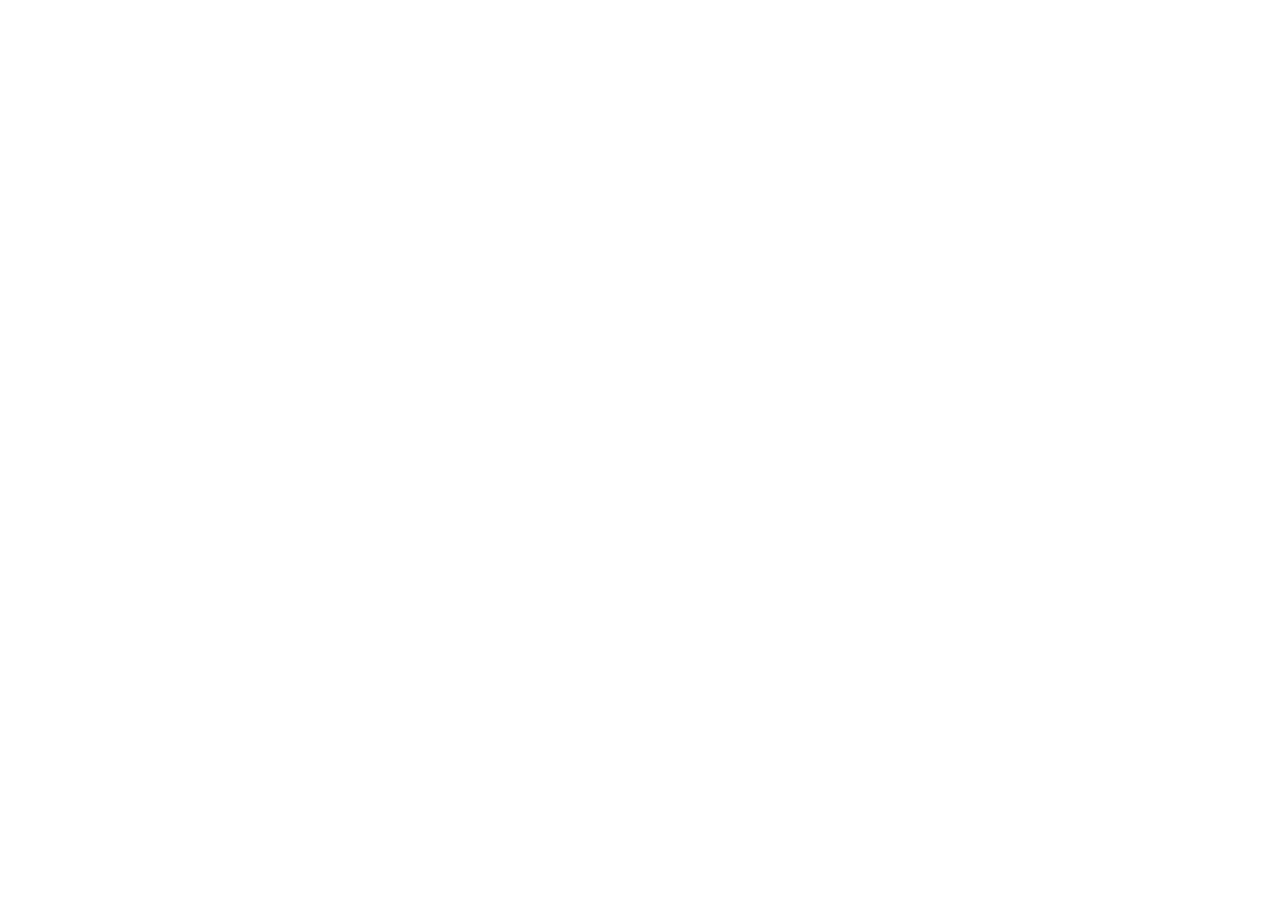
==== commit 4f3231fc: "Fix: Update canonical URLs to https://kemeryattur.com.tr domain - index.html: Update canonical from " ====
--- a/akvaryum-koyu.html
+++ b/akvaryum-koyu.html
@@ -7,624 +7,11 @@
 
 <!-- ============ TEMEL SEO ============ -->
 <title>Akvaryum Koyu | Kemer Snorkel ve Yüzme Molası Rehberi</title>
-<meta name="description" content="Akvaryum Koyu: berrak suyu ve balık sürüleriyle Kemer'in öne çıkan snorkel noktası. Günlük yat turumuzda 45 dakika yüzme ve snorkel molası. İpuçları ve bilgiler.">
+<meta name="description" content="Akvaryum Koyu: berrak suyu ve balık sürüleriyle Kemer'in öne çıkan snorkel noktası. Günlük yat turumuzda 45 dakika yüzme ve snorkel molası. İpuçları ve pratik bilgiler.">
 <meta name="robots" content="index, follow, max-image-preview:large, max-snippet:-1">
 <meta name="author" content="Kemer Yat Turu">
-<link rel="canonical" href="https://www.kemeryatturu.com/akvaryum-koyu.html">
-<link rel="alternate" hreflang="tr" href="https://www.kemeryatturu.com/akvaryum-koyu.html">
-<link rel="alternate" hreflang="en" href="https://www.kemeryatturu.com/akvaryum-koyu.html?lang=en">
-<link rel="alternate" hreflang="ru" href="https://www.kemeryatturu.com/akvaryum-koyu.html?lang=ru">
-<link rel="alternate" hreflang="x-default" href="https://www.kemeryatturu.com/akvaryum-koyu.html">
-
-<!-- ============ OPEN GRAPH / TWITTER ============ -->
-<meta property="og:type" content="article">
-<meta property="og:site_name" content="Kemer Yat Turu">
-<meta property="og:locale" content="tr_TR">
-<meta property="og:title" content="Akvaryum Koyu: Kemer'in Doğal Akvaryumu">
-<meta property="og:description" content="Berrak su, balık sürüleri ve yüksek görüş mesafesi. Kemer Marina'dan günlük yat turumuzda Akvaryum Koyu'nda 45 dakika snorkel molası.">
-<meta property="og:url" content="https://www.kemeryatturu.com/akvaryum-koyu.html">
-<meta property="og:image" content="https://www.kemeryatturu.com/images/akvaryum-koyu.webp">
-<meta property="og:image:type" content="image/webp">
-<meta property="og:image:width" content="1000">
-<meta property="og:image:height" content="464">
-<meta property="og:image:alt" content="Akvaryum Koyu'nda berrak suda balık sürüleri – Kemer snorkel turu">
-<meta name="twitter:card" content="summary_large_image">
-<meta name="twitter:title" content="Akvaryum Koyu: Kemer'in Doğal Akvaryumu">
-<meta name="twitter:description" content="Berrak su, balık sürüleri ve yüksek görüş mesafesi. Kemer Marina'dan günlük yat turumuzda Akvaryum Koyu'nda 45 dakika snorkel molası.">
-<meta name="twitter:image" content="https://www.kemeryatturu.com/images/akvaryum-koyu.webp">
-<meta name="twitter:image:alt" content="Akvaryum Koyu'nda berrak suda balık sürüleri – Kemer snorkel turu">
-
-<link rel="icon" href="data:image/svg+xml,%3Csvg xmlns='http://www.w3.org/2000/svg' viewBox='0 0 32 32'%3E%3Crect width='32' height='32' rx='7' fill='%23062b45'/%3E%3Cpath d='M6 21h20l-2 4H8z' fill='%2338bdf8'/%3E%3Cpath d='M16 6l8 13H8z' fill='%23c8a25a'/%3E%3C/svg%3E">
-
-<!-- ============ PERFORMANS ============ -->
-<link rel="preload" as="font" type="font/woff2" href="assets/fonts/playfair-display-700-latin.woff2" crossorigin>
-<link rel="preload" as="font" type="font/woff2" href="assets/fonts/playfair-display-700-latin-ext.woff2" crossorigin>
-<link rel="preload" as="image" href="images/akvaryum-koyu-768.webp" type="image/webp" media="(max-width: 767px)" fetchpriority="high">
-<link rel="preload" as="image" href="images/akvaryum-koyu.webp" type="image/webp" media="(min-width: 768px)" fetchpriority="high">
-<!-- Fontlar: self-host (assets/fonts/*.woff2) - Google Fonts CDN bagimliligi yok.
-     @font-face tanimlari sayfaya gomuldu; kritik yolda ek istek olusmaz. -->
-<style>
-/* ==========================================================================
-   Yerel font tanimlari (self-host) - Google Fonts CDN yerine
-   Manrope 400/500/600/700/800, Playfair Display 600/700 (latin + latin-ext)
-   Onbellek: vercel.json -> /assets/fonts/*.woff2 (immutable, 1 yil)
-   ========================================================================== */
-@font-face{font-family:'Manrope';font-style:normal;font-weight:400;font-display:swap;src:url('assets/fonts/manrope-400-latin-ext.woff2') format('woff2');unicode-range:U+0100-02BA, U+02BD-02C5, U+02C7-02CC, U+02CE-02D7, U+02DD-02FF, U+0304, U+0308, U+0329, U+1D00-1DBF, U+1E00-1E9F, U+1EF2-1EFF, U+2020, U+20A0-20AB, U+20AD-20C0, U+2113, U+2C60-2C7F, U+A720-A7FF}
-@font-face{font-family:'Manrope';font-style:normal;font-weight:400;font-display:swap;src:url('assets/fonts/manrope-400-latin.woff2') format('woff2');unicode-range:U+0000-00FF, U+0131, U+0152-0153, U+02BB-02BC, U+02C6, U+02DA, U+02DC, U+0304, U+0308, U+0329, U+2000-206F, U+20AC, U+2122, U+2191, U+2193, U+2212, U+2215, U+FEFF, U+FFFD}
-@font-face{font-family:'Manrope';font-style:normal;font-weight:500;font-display:swap;src:url('assets/fonts/manrope-500-latin-ext.woff2') format('woff2');unicode-range:U+0100-02BA, U+02BD-02C5, U+02C7-02CC, U+02CE-02D7, U+02DD-02FF, U+0304, U+0308, U+0329, U+1D00-1DBF, U+1E00-1E9F, U+1EF2-1EFF, U+2020, U+20A0-20AB, U+20AD-20C0, U+2113, U+2C60-2C7F, U+A720-A7FF}
-@font-face{font-family:'Manrope';font-style:normal;font-weight:500;font-display:swap;src:url('assets/fonts/manrope-500-latin.woff2') format('woff2');unicode-range:U+0000-00FF, U+0131, U+0152-0153, U+02BB-02BC, U+02C6, U+02DA, U+02DC, U+0304, U+0308, U+0329, U+2000-206F, U+20AC, U+2122, U+2191, U+2193, U+2212, U+2215, U+FEFF, U+FFFD}
-@font-face{font-family:'Manrope';font-style:normal;font-weight:600;font-display:swap;src:url('assets/fonts/manrope-600-latin-ext.woff2') format('woff2');unicode-range:U+0100-02BA, U+02BD-02C5, U+02C7-02CC, U+02CE-02D7, U+02DD-02FF, U+0304, U+0308, U+0329, U+1D00-1DBF, U+1E00-1E9F, U+1EF2-1EFF, U+2020, U+20A0-20AB, U+20AD-20C0, U+2113, U+2C60-2C7F, U+A720-A7FF}
-@font-face{font-family:'Manrope';font-style:normal;font-weight:600;font-display:swap;src:url('assets/fonts/manrope-600-latin.woff2') format('woff2');unicode-range:U+0000-00FF, U+0131, U+0152-0153, U+02BB-02BC, U+02C6, U+02DA, U+02DC, U+0304, U+0308, U+0329, U+2000-206F, U+20AC, U+2122, U+2191, U+2193, U+2212, U+2215, U+FEFF, U+FFFD}
-@font-face{font-family:'Manrope';font-style:normal;font-weight:700;font-display:swap;src:url('assets/fonts/manrope-700-latin-ext.woff2') format('woff2');unicode-range:U+0100-02BA, U+02BD-02C5, U+02C7-02CC, U+02CE-02D7, U+02DD-02FF, U+0304, U+0308, U+0329, U+1D00-1DBF, U+1E00-1E9F, U+1EF2-1EFF, U+2020, U+20A0-20AB, U+20AD-20C0, U+2113, U+2C60-2C7F, U+A720-A7FF}
-@font-face{font-family:'Manrope';font-style:normal;font-weight:700;font-display:swap;src:url('assets/fonts/manrope-700-latin.woff2') format('woff2');unicode-range:U+0000-00FF, U+0131, U+0152-0153, U+02BB-02BC, U+02C6, U+02DA, U+02DC, U+0304, U+0308, U+0329, U+2000-206F, U+20AC, U+2122, U+2191, U+2193, U+2212, U+2215, U+FEFF, U+FFFD}
-@font-face{font-family:'Manrope';font-style:normal;font-weight:800;font-display:swap;src:url('assets/fonts/manrope-800-latin-ext.woff2') format('woff2');unicode-range:U+0100-02BA, U+02BD-02C5, U+02C7-02CC, U+02CE-02D7, U+02DD-02FF, U+0304, U+0308, U+0329, U+1D00-1DBF, U+1E00-1E9F, U+1EF2-1EFF, U+2020, U+20A0-20AB, U+20AD-20C0, U+2113, U+2C60-2C7F, U+A720-A7FF}
-@font-face{font-family:'Manrope';font-style:normal;font-weight:800;font-display:swap;src:url('assets/fonts/manrope-800-latin.woff2') format('woff2');unicode-range:U+0000-00FF, U+0131, U+0152-0153, U+02BB-02BC, U+02C6, U+02DA, U+02DC, U+0304, U+0308, U+0329, U+2000-206F, U+20AC, U+2122, U+2191, U+2193, U+2212, U+2215, U+FEFF, U+FFFD}
-@font-face{font-family:'Playfair Display';font-style:normal;font-weight:600;font-display:swap;src:url('assets/fonts/playfair-display-600-latin-ext.woff2') format('woff2');unicode-range:U+0100-02BA, U+02BD-02C5, U+02C7-02CC, U+02CE-02D7, U+02DD-02FF, U+0304, U+0308, U+0329, U+1D00-1DBF, U+1E00-1E9F, U+1EF2-1EFF, U+2020, U+20A0-20AB, U+20AD-20C0, U+2113, U+2C60-2C7F, U+A720-A7FF}
-@font-face{font-family:'Playfair Display';font-style:normal;font-weight:600;font-display:swap;src:url('assets/fonts/playfair-display-600-latin.woff2') format('woff2');unicode-range:U+0000-00FF, U+0131, U+0152-0153, U+02BB-02BC, U+02C6, U+02DA, U+02DC, U+0304, U+0308, U+0329, U+2000-206F, U+20AC, U+2122, U+2191, U+2193, U+2212, U+2215, U+FEFF, U+FFFD}
-@font-face{font-family:'Playfair Display';font-style:normal;font-weight:700;font-display:swap;src:url('assets/fonts/playfair-display-700-latin-ext.woff2') format('woff2');unicode-range:U+0100-02BA, U+02BD-02C5, U+02C7-02CC, U+02CE-02D7, U+02DD-02FF, U+0304, U+0308, U+0329, U+1D00-1DBF, U+1E00-1E9F, U+1EF2-1EFF, U+2020, U+20A0-20AB, U+20AD-20C0, U+2113, U+2C60-2C7F, U+A720-A7FF}
-@font-face{font-family:'Playfair Display';font-style:normal;font-weight:700;font-display:swap;src:url('assets/fonts/playfair-display-700-latin.woff2') format('woff2');unicode-range:U+0000-00FF, U+0131, U+0152-0153, U+02BB-02BC, U+02C6, U+02DA, U+02DC, U+0304, U+0308, U+0329, U+2000-206F, U+20AC, U+2122, U+2191, U+2193, U+2212, U+2215, U+FEFF, U+FFFD}
-</style>
-<style>
-/* ==========================================================================
-   Kemer Yat Turu - Koy detay sayfalari icin ortak stil dosyasi
-   Tailwind'e bagimli DEGIL (index.html'deki derlenmis CSS'te olmayan
-   siniflar orada calismiyor). Renkler, fontlar ve golgeler ana sayfayla
-   birebir ayni degerlerde tanimlandi.
-   ========================================================================== */
-:root{
-  --o950:#062b45; --o900:#0c3d70; --o800:#18569e; --o700:#1668c4;
-  --o600:#1d81e3; --o400:#59c0ff; --o300:#8ed8ff; --o200:#bce7ff;
-  --o100:#d9f1ff; --o50:#eef9ff; --gold:#c8a25a; --gold2:#dcbb79;
-  --wa:#25d366;
-  --card:0 10px 30px -12px rgba(6,43,69,.25);
-  --lux:0 24px 60px -20px rgba(6,43,69,.45);
-  --sans:Manrope,system-ui,-apple-system,"Segoe UI",Roboto,sans-serif;
-  --display:"Playfair Display",Georgia,serif;
-  --wrap:1160px;
-}
-*,*::before,*::after{box-sizing:border-box}
-html{scroll-behavior:smooth;scroll-padding-top:88px}
-body{margin:0;background:#fff;color:var(--o950);font-family:var(--sans);
-  font-size:17px;line-height:1.7;overflow-x:hidden;-webkit-font-smoothing:antialiased}
-img{display:block;max-width:100%;height:auto}
-a{color:inherit;text-decoration:none}
-svg{flex:none}
-:focus-visible{outline:3px solid var(--gold);outline-offset:3px}
-::selection{background:var(--gold);color:var(--o950)}
-.sr-only{position:absolute;width:1px;height:1px;padding:0;margin:-1px;overflow:hidden;
-  clip:rect(0,0,0,0);white-space:nowrap;border:0}
-
-/* ---------- Yerlesim ---------- */
-.wrap{width:100%;max-width:var(--wrap);margin:0 auto;padding:0 20px}
-@media(min-width:768px){.wrap{padding:0 32px}}
-.grid{display:grid;gap:18px}
-@media(min-width:640px){.grid.cols-2{grid-template-columns:1fr 1fr}}
-@media(min-width:900px){
-  .grid.cols-3{grid-template-columns:repeat(3,1fr)}
-  .grid.cols-2-lg{grid-template-columns:1.15fr .85fr}
-}
-.center{text-align:center}
-
-/* ---------- Ust menu ---------- */
-.head{position:sticky;top:0;z-index:60;background:rgba(6,43,69,.95);
-  backdrop-filter:saturate(160%) blur(14px);box-shadow:0 10px 30px -18px rgba(0,0,0,.6)}
-.head .wrap{display:flex;align-items:center;justify-content:space-between;gap:14px;
-  min-height:66px;padding-top:8px;padding-bottom:8px}
-.brand{display:flex;align-items:center;gap:11px;color:#fff}
-.brand img{width:40px;height:40px;border-radius:12px;background:rgba(255,255,255,.12)}
-.brand b{display:block;font-size:16px;line-height:1.15;letter-spacing:.2px}
-.brand small{display:block;font-size:10.5px;letter-spacing:1.4px;text-transform:uppercase;
-  color:var(--o100);opacity:.85}
-.head-nav{display:none;gap:4px}
-@media(min-width:1024px){.head-nav{display:flex}}
-.head-nav a{padding:9px 13px;border-radius:12px;color:rgba(255,255,255,.9);
-  font-size:14px;font-weight:600}
-.head-nav a:hover{background:rgba(255,255,255,.1)}
-.head-actions{display:flex;align-items:center;gap:9px}
-.hide-sm{display:none}
-@media(min-width:768px){.hide-sm{display:inline-flex}}
-
-/* ---------- Butonlar ---------- */
-.btn{display:inline-flex;align-items:center;justify-content:center;gap:9px;
-  border:0;border-radius:999px;padding:14px 24px;font:inherit;font-size:15px;
-  font-weight:800;cursor:pointer;transition:transform .25s ease,background-color .25s ease,
-  color .25s ease,box-shadow .25s ease}
-.btn svg{width:17px;height:17px}
-.btn-gold{background:var(--gold);color:var(--o950);box-shadow:var(--card)}
-.btn-gold:hover{background:var(--gold2)}
-.btn-wa{background:var(--wa);color:#fff}
-.btn-wa:hover{filter:brightness(1.08)}
-.btn-ghost{background:rgba(255,255,255,.12);color:#fff;box-shadow:inset 0 0 0 1px rgba(255,255,255,.35)}
-.btn-ghost:hover{background:#fff;color:var(--o950)}
-.btn-line{background:#fff;color:var(--o950);box-shadow:inset 0 0 0 1.5px var(--o100)}
-.btn-line:hover{background:var(--o50)}
-.btn-sm{padding:10px 16px;font-size:13.5px}
-
-/* ---------- Hero ---------- */
-.hero{position:relative;isolation:isolate;color:#fff;overflow:hidden;
-  background:var(--o950);padding:26px 0 54px}
-.hero-media{position:absolute;inset:0;z-index:-2}
-.hero-media img{width:100%;height:100%;object-fit:cover}
-.hero-media::after{content:"";position:absolute;inset:0;
-  background:linear-gradient(180deg,rgba(6,43,69,.86) 0%,rgba(6,43,69,.55) 45%,rgba(6,43,69,.88) 100%)}
-.hero h1{font-family:var(--display);font-size:clamp(29px,6.6vw,52px);line-height:1.08;
-  margin:16px 0 0;font-weight:700;text-shadow:0 3px 22px rgba(3,26,42,.45)}
-.hero p.lead{margin:16px 0 0;font-size:clamp(15.5px,2.3vw,18px);line-height:1.65;
-  color:rgba(238,249,255,.92);max-width:62ch}
-.hero .btn-row{display:flex;flex-wrap:wrap;gap:12px;margin-top:26px}
-.eyebrow{display:inline-flex;align-items:center;gap:8px;border-radius:999px;
-  background:rgba(255,255,255,.14);box-shadow:inset 0 0 0 1px rgba(255,255,255,.28);
-  padding:8px 15px;font-size:12.5px;font-weight:700;backdrop-filter:blur(6px)}
-.eyebrow svg{width:15px;height:15px;color:var(--gold2)}
-
-/* ---------- Kirinti izi ---------- */
-.crumbs{display:flex;flex-wrap:wrap;align-items:center;gap:8px;font-size:12.5px;
-  color:rgba(217,241,255,.8);margin:0 0 4px}
-.crumbs a:hover{color:#fff;text-decoration:underline}
-.crumbs span{opacity:.55}
-.crumbs [aria-current]{color:#fff;font-weight:700}
-
-/* ---------- Rakam kutusu ---------- */
-.facts{display:grid;gap:12px;margin:26px 0 0;padding:0;list-style:none;
-  grid-template-columns:repeat(2,1fr)}
-@media(min-width:768px){.facts{grid-template-columns:repeat(4,1fr)}}
-.facts li{background:rgba(255,255,255,.1);box-shadow:inset 0 0 0 1px rgba(255,255,255,.2);
-  border-radius:18px;padding:13px 15px;backdrop-filter:blur(6px)}
-.facts b{display:block;font-family:var(--display);font-size:20px;color:var(--gold2)}
-.facts small{display:block;font-size:11.5px;line-height:1.35;color:rgba(238,249,255,.85)}
-
-/* ---------- Icerik ---------- */
-.main{padding:52px 0 8px}
-@media(min-width:768px){.main{padding:72px 0 8px}}
-.article{max-width:74ch}
-.article h2{font-family:var(--display);font-size:clamp(23px,3.6vw,32px);line-height:1.2;
-  margin:44px 0 0;font-weight:700}
-.article h2:first-child{margin-top:0}
-.article h3{font-size:18.5px;margin:26px 0 0;font-weight:800}
-.article p{margin:14px 0 0;color:rgba(12,61,112,.86)}
-.article ul,.article ol{margin:16px 0 0;padding-left:22px;color:rgba(12,61,112,.86)}
-.article li{margin:8px 0 0}
-.article li::marker{color:var(--gold)}
-.article strong{color:var(--o950)}
-.article a:not(.btn){color:var(--o700);font-weight:700;
-  text-decoration:underline;text-decoration-color:var(--o300);text-underline-offset:3px}
-.article a:not(.btn):hover{color:var(--o950)}
-.side{display:grid;gap:18px;align-content:start}
-@media(min-width:900px){.side{position:sticky;top:96px}}
-
-/* ---------- Kartlar / kutular ---------- */
-.card{background:#fff;border-radius:24px;padding:22px;
-  box-shadow:var(--card),inset 0 0 0 1px var(--o100)}
-.card h2,.card h3{margin:0;font-size:17px;font-family:var(--sans);font-weight:800}
-.card p{margin:10px 0 0;font-size:14.5px;color:rgba(12,61,112,.8)}
-.card ul{margin:12px 0 0;padding-left:20px;font-size:14.5px;color:rgba(12,61,112,.8)}
-.card ul li{margin:7px 0 0}
-.card .btn{width:100%;margin-top:16px}
-.tint{background:var(--o50)}
-.note{border-radius:18px;background:rgba(200,162,90,.15);
-  box-shadow:inset 0 0 0 1px rgba(200,162,90,.35);padding:16px 18px;margin:24px 0 0;
-  font-size:15px;color:var(--o900)}
-.note b{color:var(--o950)}
-
-/* ---------- S.S.S. ---------- */
-.faq{border-radius:20px;background:#fff;margin:12px 0 0;overflow:hidden;
-  box-shadow:var(--card),inset 0 0 0 1px var(--o100)}
-.faq summary{display:flex;align-items:center;justify-content:space-between;gap:14px;
-  cursor:pointer;list-style:none;padding:14px 18px;font-weight:800;font-size:15.5px}
-.faq summary::-webkit-details-marker{display:none}
-.faq summary:hover{background:var(--o50)}
-.faq .ico{transition:transform .3s ease;color:var(--o700);width:17px;height:17px}
-.faq[open] .ico{transform:rotate(180deg)}
-.faq .ans{padding:0 18px 16px;font-size:15px;color:rgba(12,61,112,.85)}
-.faq .ans p{margin:0}
-.faq-more{margin:26px 0 0;text-align:center;font-size:15px}
-
-/* ---------- CTA ---------- */
-.cta{margin:56px 0 0;border-radius:28px;padding:32px 24px;color:#fff;text-align:center;
-  background:linear-gradient(160deg,var(--o900) 0%,var(--o950) 100%);box-shadow:var(--lux)}
-@media(min-width:768px){.cta{padding:44px 40px}}
-.cta h2{font-family:var(--display);font-size:clamp(22px,3.4vw,31px);margin:0;font-weight:700}
-.cta p{margin:12px auto 0;max-width:60ch;color:rgba(238,249,255,.88)}
-.cta .btn-row{display:flex;flex-wrap:wrap;gap:12px;justify-content:center;margin-top:24px}
-
-/* ---------- Diger koylar ---------- */
-.more{margin:56px 0 0}
-.more h2{font-family:var(--display);font-size:clamp(21px,3vw,27px);margin:0}
-.more .grid{margin-top:20px}
-.more a{display:block;border-radius:20px;overflow:hidden;background:#fff;
-  box-shadow:var(--card);transition:transform .35s ease,box-shadow .35s ease}
-.more a:hover,.more a:focus-visible{transform:translateY(-6px);box-shadow:var(--lux)}
-.more img{height:150px;width:100%;object-fit:cover}
-.more .t{padding:14px 16px}
-.more b{font-family:var(--display);font-size:16.5px}
-.more small{display:block;margin-top:5px;font-size:13px;color:rgba(12,61,112,.75)}
-
-/* ---------- Alt bilgi ---------- */
-.foot{margin-top:64px;background:var(--o950);color:var(--o100);padding:44px 0 96px;
-  font-size:14.5px}
-@media(min-width:768px){.foot{padding-bottom:44px}}
-.foot .grid{gap:26px}
-@media(min-width:768px){.foot .grid{grid-template-columns:1.3fr 1fr 1fr}}
-.foot h2{font-size:13px;letter-spacing:1.4px;text-transform:uppercase;color:#fff;margin:0}
-.foot ul{list-style:none;margin:14px 0 0;padding:0}
-.foot li{margin:9px 0 0}
-.foot a:hover{color:var(--gold2)}
-.foot .about{color:rgba(217,241,255,.72);margin:14px 0 0;max-width:42ch;font-size:14px}
-.foot .brand{margin-bottom:2px}
-
-/* ---------- Sabit mobil aksiyon cubugu ---------- */
-.sticky{position:fixed;left:0;right:0;bottom:0;z-index:70;display:grid;
-  grid-template-columns:1fr 1fr;gap:8px;padding:10px 12px;
-  background:rgba(6,43,69,.95);backdrop-filter:blur(10px);
-  box-shadow:0 -10px 30px -18px rgba(0,0,0,.6)}
-@media(min-width:768px){.sticky{display:none}}
-.sticky .btn{padding:13px 12px;font-size:14px}
-
-/* ---------- Ikonlar (satir ici SVG sprite) ---------- */
-.i{height:1em;width:auto;display:inline-block;vertical-align:-.125em;fill:currentColor}
-
-/* ---------- Bolum basligi (govde disi) ---------- */
-.sec-h{font-family:var(--display);font-size:clamp(23px,3.6vw,32px);line-height:1.2;
-  font-weight:700;margin:0 0 18px}
-
-/* ---------- Dil secici (TR / EN / RU) ---------- */
-.lang-switch{display:flex;align-items:center;gap:2px;padding:3px;border-radius:999px;
-  background:rgba(255,255,255,.15);box-shadow:inset 0 0 0 1px rgba(255,255,255,.3)}
-.lang-btn{border:0;background:transparent;color:#fff;font:inherit;font-size:12px;font-weight:800;
-  line-height:1;padding:7px 9px;border-radius:999px;cursor:pointer;
-  transition:background-color .25s ease,color .25s ease}
-.lang-btn:hover{background:rgba(255,255,255,.16)}
-.lang-btn.is-active{background:#fff;color:var(--o900)}
-@media(min-width:768px){.lang-btn{font-size:12.5px;padding:7px 11px}}
-@media(max-width:430px){
-  .lang-btn{padding:6px 7px;font-size:11px}
-  .brand small{display:none}
-  .brand b{font-size:14.5px}
-}
-
-/* ---------- Hareket azaltma ---------- */
-@media(prefers-reduced-motion:reduce){
-  *{animation:none!important;transition:none!important}
-  html{scroll-behavior:auto}
-}
-</style>
-<script src="assets/koy-sayfa.js" defer></script>
-
-<!-- Ikonlar: Font Awesome Free 6.5.2 (ikonlar CC BY 4.0, kod MIT) - fontawesome.com/license/free -->
-
-<!-- ============ YAPISAL VERI (JSON-LD) ============ -->
-<script type="application/ld+json">
-{
-  "@context": "https://schema.org",
-  "@graph": [
-    {
-      "@type": "TouristAttraction",
-      "name": "Akvaryum Koyu",
-      "description": "Kemer koyları arasında berrak suyu ve balık çeşitliliğiyle snorkel için öne çıkan koy.",
-      "image": "https://www.kemeryatturu.com/images/akvaryum-koyu.webp",
-      "url": "https://www.kemeryatturu.com/akvaryum-koyu.html",
-      "address": {
-        "@type": "PostalAddress",
-        "addressLocality": "Kemer",
-        "addressRegion": "Antalya",
-        "addressCountry": "TR"
-      },
-      "touristType": [
-        "Aileler",
-        "Snorkel ve yüzme",
-        "Doğa ve deniz tatili"
-      ],
-      "publicAccess": true,
-      "isPartOf": {
-        "@type": "TouristDestination",
-        "name": "Kemer, Antalya"
-      },
-      "provider": {
-        "@type": "TourismInformationCenter",
-        "name": "Kemer Yat Turu",
-        "telephone": "+905321139244",
-        "url": "https://www.kemeryatturu.com/"
-      }
-    },
-    {
-      "@type": "BreadcrumbList",
-      "itemListElement": [
-        {
-          "@type": "ListItem",
-          "position": 1,
-          "name": "Ana Sayfa",
-          "item": "https://www.kemeryatturu.com/"
-        },
-        {
-          "@type": "ListItem",
-          "position": 2,
-          "name": "Gittiğimiz Koylar",
-          "item": "https://www.kemeryatturu.com/#rotalar"
-        },
-        {
-          "@type": "ListItem",
-          "position": 3,
-          "name": "Akvaryum Koyu",
-          "item": "https://www.kemeryatturu.com/akvaryum-koyu.html"
-        }
-      ]
-    },
-    {
-      "@type": "FAQPage",
-      "mainEntity": [
-        {
-          "@type": "Question",
-          "name": "Akvaryum Koyu'nda snorkel yapılır mı?",
-          "acceptedAnswer": {
-            "@type": "Answer",
-            "text": "Evet. Akvaryum Koyu günlük turumuzun snorkel durağıdır ve burada 45 dakika mola veriyoruz. Berrak su ve kayaların çevresindeki balık sürüleri, yüzeyden snorkel yapmak için uygundur."
-          }
-        },
-        {
-          "@type": "Question",
-          "name": "Maske ve şnorkel getirmeli miyim?",
-          "acceptedAnswer": {
-            "@type": "Answer",
-            "text": "Kendi maske ve şnorkelinizi getirmenizi öneririz; kişisel ekipman en iyi uyumu sağlar. Ekipman temini ve mevcut durumu rezervasyon sırasında bize sorabilirsiniz."
-          }
-        },
-        {
-          "@type": "Question",
-          "name": "Akvaryum Koyu'nda balık görülür mü?",
-          "acceptedAnswer": {
-            "@type": "Answer",
-            "text": "Kayaların ve taşların çevresinde küçük balık sürüleri görülür. Su altı görüş mesafesi deniz koşullarına bağlı olarak günlük değişebilir; berrak günlerde görüş mesafesi belirgin şekilde artar."
-          }
-        },
-        {
-          "@type": "Question",
-          "name": "Yüzme bilmiyorum, yine de suya girebilir miyim?",
-          "acceptedAnswer": {
-            "@type": "Answer",
-            "text": "Can yeleği giyerek kıyıya yakın bölümde suda kalabilirsiniz. Her teknede can yeleği bulunur ve kaptanımız güvenli yüzme alanının sınırlarını gösterir. Yüzme bilmeyen misafirlerimizin can yeleği kullanmasını özellikle rica ederiz."
-          }
-        }
-      ]
-    }
-  ]
-}
-</script>
-</head>
-<body>
-<!-- Ikonlar: Font Awesome Free 6.5.2 (CC BY 4.0) - fontawesome.com/license/free -->
-<svg width="0" height="0" style="position:absolute;overflow:hidden" aria-hidden="true" focusable="false"><symbol id="i-chevron-down" viewBox="0 0 512 512"><path d="M233.4 406.6c12.5 12.5 32.8 12.5 45.3 0l192-192c12.5-12.5 12.5-32.8 0-45.3s-32.8-12.5-45.3 0L256 338.7 86.6 169.4c-12.5-12.5-32.8-12.5-45.3 0s-12.5 32.8 0 45.3l192 192z"/></symbol><symbol id="i-fish" viewBox="0 0 576 512"><path d="M180.5 141.5C219.7 108.5 272.6 80 336 80s116.3 28.5 155.5 61.5c39.1 33 66.9 72.4 81 99.8c4.7 9.2 4.7 20.1 0 29.3c-14.1 27.4-41.9 66.8-81 99.8C452.3 403.5 399.4 432 336 432s-116.3-28.5-155.5-61.5c-16.2-13.7-30.5-28.5-42.7-43.1L48.1 379.6c-12.5 7.3-28.4 5.3-38.7-4.9S-3 348.7 4.2 336.1L50 256 4.2 175.9c-7.2-12.6-5-28.4 5.3-38.6s26.1-12.2 38.7-4.9l89.7 52.3c12.2-14.6 26.5-29.4 42.7-43.1zM448 256a32 32 0 1 0 -64 0 32 32 0 1 0 64 0z"/></symbol><symbol id="i-phone" viewBox="0 0 512 512"><path d="M164.9 24.6c-7.7-18.6-28-28.5-47.4-23.2l-88 24C12.1 30.2 0 46 0 64C0 311.4 200.6 512 448 512c18 0 33.8-12.1 38.6-29.5l24-88c5.3-19.4-4.6-39.7-23.2-47.4l-96-40c-16.3-6.8-35.2-2.1-46.3 11.6L304.7 368C234.3 334.7 177.3 277.7 144 207.3L193.3 167c13.7-11.2 18.4-30 11.6-46.3l-40-96z"/></symbol><symbol id="i-whatsapp" viewBox="0 0 448 512"><path d="M380.9 97.1C339 55.1 283.2 32 223.9 32c-122.4 0-222 99.6-222 222 0 39.1 10.2 77.3 29.6 111L0 480l117.7-30.9c32.4 17.7 68.9 27 106.1 27h.1c122.3 0 224.1-99.6 224.1-222 0-59.3-25.2-115-67.1-157zm-157 341.6c-33.2 0-65.7-8.9-94-25.7l-6.7-4-69.8 18.3L72 359.2l-4.4-7c-18.5-29.4-28.2-63.3-28.2-98.2 0-101.7 82.8-184.5 184.6-184.5 49.3 0 95.6 19.2 130.4 54.1 34.8 34.9 56.2 81.2 56.1 130.5 0 101.8-84.9 184.6-186.6 184.6zm101.2-138.2c-5.5-2.8-32.8-16.2-37.9-18-5.1-1.9-8.8-2.8-12.5 2.8-3.7 5.6-14.3 18-17.6 21.8-3.2 3.7-6.5 4.2-12 1.4-32.6-16.3-54-29.1-75.5-66-5.7-9.8 5.7-9.1 16.3-30.3 1.8-3.7.9-6.9-.5-9.7-1.4-2.8-12.5-30.1-17.1-41.2-4.5-10.8-9.1-9.3-12.5-9.5-3.2-.2-6.9-.2-10.6-.2-3.7 0-9.7 1.4-14.8 6.9-5.1 5.6-19.4 19-19.4 46.3 0 27.3 19.9 53.7 22.6 57.4 2.8 3.7 39.1 59.7 94.8 83.8 35.2 15.2 49 16.5 66.6 13.9 10.7-1.6 32.8-13.4 37.4-26.4 4.6-13 4.6-24.1 3.2-26.4-1.3-2.5-5-3.9-10.5-6.6z"/></symbol></svg>
-
-<!-- ================= UST MENU ================= -->
-<header class="head">
-  <div class="wrap">
-    <a class="brand" href="index.html">
-      <img src="images/logo.svg" width="40" height="40" alt="Kemer Yat Turu logosu">
-      <span><b>Kemer Yat Turu</b><small data-i18n="brand_sub">Lüks Tekne Turları</small></span>
-    </a>
-    <nav class="head-nav" aria-label="Ana menü" data-i18n-aria="aria_menu">
-      <a href="index.html" data-i18n="nav_home">Ana Sayfa</a>
-      <a href="index.html#rotalar" data-i18n="nav_bays">Koylar</a>
-      <a href="index.html#program" data-i18n="nav_program">Tur Programı</a>
-      <a href="index.html#sss" data-i18n="nav_faq">S.S.S.</a>
-      <a href="index.html#konum" data-i18n="nav_location">Konum</a>
-    </nav>
-    <div class="head-actions">
-      <div class="lang-switch" role="group" aria-label="Dil seçimi / Language / Язык">
-        <button type="button" class="lang-btn is-active" data-lang="tr" aria-pressed="true">TR</button>
-        <button type="button" class="lang-btn" data-lang="en" aria-pressed="false">EN</button>
-        <button type="button" class="lang-btn" data-lang="ru" aria-pressed="false">RU</button>
-      </div>
-      <a class="hide-sm btn btn-gold btn-sm" href="tel:+905321139244">
-        <svg class="i" aria-hidden="true"><use href="#i-phone"></use></svg> <span data-i18n="nav_call">Hemen Ara</span>
-      </a>
-      <a data-wa="general" class="btn btn-wa btn-sm" href="https://wa.me/905321139244?text=Merhaba%2C%20Kemer%20yat%20turu%20hakk%C4%B1nda%20bilgi%20ve%20m%C3%BCsaitlik%20almak%20istiyorum." target="_blank" rel="noopener">
-        <svg class="i" aria-hidden="true"><use href="#i-whatsapp"></use></svg>
-        <span data-i18n="nav_wa">WhatsApp</span>
-      </a>
-    </div>
-  </div>
-</header>
-
-<main>
-<!-- ================= HERO ================= -->
-<section class="hero">
-  <div class="hero-media" aria-hidden="true">
-    <picture>
-      <source media="(max-width: 767px)" srcset="images/akvaryum-koyu-768.webp" type="image/webp">
-      <img src="images/akvaryum-koyu.webp" width="1000" height="464" alt="" fetchpriority="high" decoding="async">
-    </picture>
-  </div>
-  <div class="wrap">
-    <nav class="crumbs" aria-label="Sayfa yolu" data-i18n-aria="aria_crumb">
-      <a href="index.html" data-i18n="nav_home">Ana Sayfa</a> <span>/</span>
-      <a href="index.html#rotalar" data-i18n="nav_bays">Koylar</a> <span>/</span>
-      <span aria-current="page" data-i18n="crumb">Akvaryum Koyu</span>
-    </nav>
-    <p class="eyebrow">
-      <svg class="i" aria-hidden="true"><use href="#i-water"></use></svg>
-      <span data-i18n="eyebrow">Kemer Marina'dan günlük tekne turu · 45 dk snorkel molası</span>
-    </p>
-    <h1 data-i18n="h1">Akvaryum Koyu: Kemer'in Doğal Akvaryumu</h1>
-    <p class="lead" data-i18n="lead">Suyun içine girdiğinizde sizi balık sürüleri karşılıyor. Akvaryum Koyu, adını berrak suyundan ve yüksek su altı görüş mesafesinden alıyor; günlük turumuzun snorkel durağı burası.</p>
-    <div class="btn-row">
-      <a data-wa="akvaryum" class="btn btn-wa" href="https://wa.me/905321139244?text=Merhaba%2C%20Akvaryum%20Koyu%20hakk%C4%B1nda%20bilgi%20ve%20rezervasyon%20almak%20istiyorum.%20Tarih%3A%20" target="_blank" rel="noopener">
-        <svg class="i" aria-hidden="true"><use href="#i-whatsapp"></use></svg> <span data-i18n="cta_ask">WhatsApp'tan Sor</span>
-      </a>
-      <a class="btn btn-ghost" href="tel:+905321139244">
-        <svg class="i" aria-hidden="true"><use href="#i-phone"></use></svg> +90 532 113 92 44
-      </a>
-    </div>
-    <ul class="facts"><li><b data-i18n="fact1_v">45 dk</b><small data-i18n="fact1_l">Turumuzda snorkel molası</small></li>
-      <li><b data-i18n="fact2_v">Snorkel</b><small data-i18n="fact2_l">Maske ve şnorkel molası</small></li>
-      <li><b data-i18n="fact3_v">Berrak su</b><small data-i18n="fact3_l">Yüksek görüş mesafesi</small></li>
-      <li><b data-i18n="fact4_v">Balıklar</b><small data-i18n="fact4_l">Kayalar çevresinde sürüler</small></li></ul>
-  </div>
-</section>
-
-<!-- ================= ICERIK ================= -->
-<section class="main">
-  <div class="wrap">
-    <div class="grid cols-2-lg">
-      <article class="article">
-<h2 data-i18n="sec1_h2">Akvaryum Koyu Nerede, Nasıl Gidilir?</h2>
-<p data-i18n-html="sec1_p1">Akvaryum Koyu, Kemer Marina çıkışlı günlük tur rotamızdaki koylardan biridir ve adını suyunun berraklığından alır. Koya ulaşım ağırlıklı olarak <strong>denizden</strong> sağlanır; günlük tekne turlarımız koyu programın bir parçası olarak ziyaret eder.</p>
-   <p data-i18n-html="sec1_p2">Aynı gün içinde <a href="phaselis-koyu.html">Phaselis Koyu</a>, <a href="cennet-koyu.html">Cennet Koyu</a> ve <a href="korsan-magarasi.html">Korsan Mağarası</a> duraklarını da görüyorsunuz.</p>
-        <h2 data-i18n="sec2_h2">Akvaryum Koyu'nda Ne Yapılır?</h2>
-<ul>
-   <li data-i18n-html="sec2_li1"><strong>Snorkel:</strong> Koyun en bilinen özelliği su altı görüş mesafesidir. Maske ve şnorkelle yüzeyde ilerlerken taş ve kayaların çevresinde küçük balık sürüleri görülür.</li>
-   <li data-i18n-html="sec2_li2"><strong>Yüzme:</strong> Berrak ve sakin su, yüzme molası için idealdir.</li>
-   <li data-i18n-html="sec2_li3"><strong>Su altı fotoğrafçılığı:</strong> Görüş mesafesi yüksek olduğu için telefon veya aksiyon kamerasıyla net görüntüler alınabilir.</li>
-   <li data-i18n-html="sec2_li4"><strong>Güneşlenme:</strong> Molada güvertede güneşlenip dinlenebilir, serinlemek için yeniden suya girebilirsiniz.</li>
-   </ul>
-        <h2 data-i18n="sec3_h2">Snorkel İçin Pratik İpuçları</h2>
-<ul>
-   <li data-i18n-html="sec3_li1">Maskenizi takmadan önce camına az miktarda deniz suyu sürüp çalkalayın; buğulanmayı azaltır.</li>
-   <li data-i18n-html="sec3_li2">Yavaş ve sakin hareket edin; ani hareketler balıkları ürkütür.</li>
-   <li data-i18n-html="sec3_li3">Balıkları elle tutmaya veya beslemeye çalışmayın; doğal davranışlarını bozar.</li>
-   <li data-i18n-html="sec3_li4">Güneş kremi kullanacaksanız deniz dostu ürünleri tercih edin.</li>
-   <li data-i18n-html="sec3_li5">Kayalık zeminde ayak kesilmesini önlemek için deniz ayakkabısı giyin.</li>
-   </ul>
-        <h2 data-i18n="sec4_h2">Turumuzda Akvaryum Koyu</h2>
-<p data-i18n-html="sec4_p1">Günlük turumuzda Akvaryum Koyu'nda <strong>45 dakika</strong> mola veriyoruz. Bu süre yüzme ve snorkel için ayrılmıştır; can yeleği, güvenlik ekipmanı ve soft içecek teknede hazırdır. Programın tümü için <a href="index.html#program">tur programı ve dahil hizmetlere</a> göz atabilirsiniz.</p>
-        <h2 data-i18n="sec5_h2">Yanınıza Almanız Gerekenler</h2>
-<ul>
-   <li data-i18n-html="sec5_li1">Maske ve şnorkel (kendi ekipmanınız en iyi uyumu sağlar)</li>
-   <li data-i18n-html="sec5_li2">Deniz ayakkabısı veya su geçiren ayakkabı</li>
-   <li data-i18n-html="sec5_li3">Havlu, mayo ve yedek kıyafet</li>
-   <li data-i18n-html="sec5_li4">Su geçirmez telefon kılıfı veya aksiyon kamerası</li>
-   <li data-i18n-html="sec5_li5">Güneş kremi ve şapka</li>
-   </ul>
-        <p class="note" data-i18n-html="note"><b>Not:</b> Su altı görüş mesafesi deniz koşullarına göre günlük olarak değişebilir. Koya mola verilmesi ve snorkel alanının sınırları kaptanımızın güvenlik değerlendirmesine bağlıdır.</p>
-      </article>
-
-      <aside class="side">
-        <div class="card tint">
-          <h2 data-i18n="side_tour">Tur Bilgisi</h2>
-          <ul>
-            <li><strong data-i18n="side_depart">Kalkış:</strong> <span data-i18n="side_depart_v">Kemer Marina, her gün 09:30</span></li>
-            <li><strong data-i18n="side_fleet">Filomuz:</strong> <span data-i18n="side_fleet_v">Lüks yatlar ve geleneksel guletler</span></li>
-            <li><strong data-i18n="side_incl">Dahil:</strong> <span data-i18n="side_incl_v">öğle yemeği, tatlı ikramı, sınırsız soft içecek</span></li>
-            <li><strong data-i18n="side_route">Rota:</strong> <span data-i18n="side_route_v">Phaselis, Cennet Koyu, Akvaryum Koyu, Korsan Mağarası</span></li>
-            <li><strong data-i18n="side_dur">Süre:</strong> <span data-i18n="side_dur_v">gün boyu (yaklaşık 09:30 – 17:00)</span></li>
-          </ul>
-          <a class="btn btn-line" href="index.html#program"><span data-i18n="cta_program">Tur Programını Gör</span></a>
-        </div>
-        <div class="card">
-          <h2 data-i18n="side_stop">Bu Koyda Mola Süresi</h2>
-          <p data-i18n-html="stop">Akvaryum Koyu'nda <strong>45 dakika</strong> mola veriyoruz. Bu süre yüzme, snorkel ve su altı fotoğrafçılığı için ayrılmıştır.</p>
-        </div>
-        <div class="card">
-          <h2 data-i18n="side_book">Rezervasyon</h2>
-          <p data-i18n="side_book_text">WhatsApp'tan yazın; müsaitlik ve kalkış bilgisi dakikalar içinde netleşir.</p>
-          <a data-wa="akvaryum" class="btn btn-wa" href="https://wa.me/905321139244?text=Merhaba%2C%20Akvaryum%20Koyu%20hakk%C4%B1nda%20bilgi%20ve%20rezervasyon%20almak%20istiyorum.%20Tarih%3A%20" target="_blank" rel="noopener">
-            <svg class="i" aria-hidden="true"><use href="#i-whatsapp"></use></svg> <span data-i18n="cta_write">WhatsApp'tan Yaz</span>
-          </a>
-        </div>
-      </aside>
-    </div>
-
-    <section style="margin-top:58px" aria-labelledby="sss">
-      <h2 id="sss" class="sec-h" data-i18n="faq_title">Sık Sorulan Sorular</h2>
-      <details class="faq">
-        <summary><span data-i18n="faq_q1">Akvaryum Koyu'nda snorkel yapılır mı?</span>
-          <svg class="ico" aria-hidden="true"><use href="#i-chevron-down"></use></svg>
-        </summary>
-        <div class="ans"><p data-i18n="faq_a1">Evet. Akvaryum Koyu günlük turumuzun snorkel durağıdır ve burada 45 dakika mola veriyoruz. Berrak su ve kayaların çevresindeki balık sürüleri, yüzeyden snorkel yapmak için uygundur.</p></div>
-      </details>
-      <details class="faq">
-        <summary><span data-i18n="faq_q2">Maske ve şnorkel getirmeli miyim?</span>
-          <svg class="ico" aria-hidden="true"><use href="#i-chevron-down"></use></svg>
-        </summary>
-        <div class="ans"><p data-i18n="faq_a2">Kendi maske ve şnorkelinizi getirmenizi öneririz; kişisel ekipman en iyi uyumu sağlar. Ekipman temini ve mevcut durumu rezervasyon sırasında bize sorabilirsiniz.</p></div>
-      </details>
-      <details class="faq">
-        <summary><span data-i18n="faq_q3">Akvaryum Koyu'nda balık görülür mü?</span>
-          <svg class="ico" aria-hidden="true"><use href="#i-chevron-down"></use></svg>
-        </summary>
-        <div class="ans"><p data-i18n="faq_a3">Kayaların ve taşların çevresinde küçük balık sürüleri görülür. Su altı görüş mesafesi deniz koşullarına bağlı olarak günlük değişebilir; berrak günlerde görüş mesafesi belirgin şekilde artar.</p></div>
-      </details>
-      <details class="faq">
-        <summary><span data-i18n="faq_q4">Yüzme bilmiyorum, yine de suya girebilir miyim?</span>
-          <svg class="ico" aria-hidden="true"><use href="#i-chevron-down"></use></svg>
-        </summary>
-        <div class="ans"><p data-i18n="faq_a4">Can yeleği giyerek kıyıya yakın bölümde suda kalabilirsiniz. Her teknede can yeleği bulunur ve kaptanımız güvenli yüzme alanının sınırlarını gösterir. Yüzme bilmeyen misafirlerimizin can yeleği kullanmasını özellikle rica ederiz.</p></div>
-      </details>
-      <p class="faq-more"><span data-i18n="faq_more_pre">Sorunuzun yanıtını bulamadınız mı?</span>
-        <a data-wa="akvaryum" href="https://wa.me/905321139244?text=Merhaba%2C%20Akvaryum%20Koyu%20hakk%C4%B1nda%20bilgi%20ve%20rezervasyon%20almak%20istiyorum.%20Tarih%3A%20" target="_blank" rel="noopener"><span data-i18n="faq_more_link">WhatsApp'tan yazın</span></a> <span data-i18n="faq_more_mid">veya</span>
-        <a href="tel:+905321139244">+90 532 113 92 44</a> <span data-i18n="faq_more_post">numarasını arayın.</span></p>
-    </section>
-
-    <section class="cta">
-      <h2 data-i18n="cta_title">Akvaryum Koyu'nda Su Altını Keşfedin</h2>
-      <p data-i18n="cta_text">Kemer Marina'dan her gün 09:30 kalkış. Öğle yemeği, meyve ve sınırsız soft içecek dahil; snorkel molası programın parçası. Yerinizi bugünden ayırtın.</p>
-      <div class="btn-row">
-        <a data-wa="akvaryum" class="btn btn-wa" href="https://wa.me/905321139244?text=Merhaba%2C%20Akvaryum%20Koyu%20hakk%C4%B1nda%20bilgi%20ve%20rezervasyon%20almak%20istiyorum.%20Tarih%3A%20" target="_blank" rel="noopener">
-          <svg class="i" aria-hidden="true"><use href="#i-whatsapp"></use></svg> <span data-i18n="cta_book">WhatsApp'tan Yer Ayır</span>
-        </a>
-        <a class="btn btn-gold" href="tel:+905321139244">
-          <svg class="i" aria-hidden="true"><use href="#i-phone"></use></svg> <span data-i18n="nav_call">Hemen Ara</span>
-        </a>
-      </div>
-    </section>
-
-    <section class="more">
-      <h2 data-i18n="more_title">Rotamızdaki Diğer Koylar</h2>
-      <div class="grid cols-3">        <a href="phaselis-koyu.html">
-          <img src="images/phaselis-koyu-640.webp" width="480" height="320" alt="Phaselis Koyu'nda çam ormanına bakan berrak deniz – Kemer yat turu rotası" data-i18n-alt="more_phaselis_alt" loading="lazy" decoding="async">
-          <span class="t"><b data-i18n="more_phaselis">Phaselis Koyu</b><small data-i18n="more_phaselis_desc">Antik kentin üç doğal limanı, çam ormanı ve berrak su.</small></span>
-        </a>
-        <a href="cennet-koyu.html">
-          <img src="images/cennet-koyu-640.webp" width="480" height="320" alt="Cennet Koyu'nda turkuaz su ve kumlu plaj – Kemer yat turu rotası" data-i18n-alt="more_cennet_alt" loading="lazy" decoding="async">
-          <span class="t"><b data-i18n="more_cennet">Cennet Koyu</b><small data-i18n="more_cennet_desc">Turkuaz su, kumlu plaj ve öğle yemeği molası.</small></span>
-        </a>
-        <a href="korsan-magarasi.html">
-          <img src="images/korsan-koyu-640.webp" width="640" height="373" alt="Korsan Mağarası - Kemer yat turu rotası" loading="lazy" decoding="async" data-i18n-alt="more_korsan_alt">
-          <span class="t"><b data-i18n="more_korsan">Korsan Mağarası</b><small data-i18n="more_korsan_desc">Kayalara gizlenmiş doğal deniz mağarası ve fotoğraf molası.</small></span>
-        </a></div>
-    </section>
-  </div>
-</section>
-</main>
-
-<!-- ================= ALT BILGI ================= -->
-<footer class="foot">
-  <div class="wrap grid">
-    <div>
-      <a class="brand" href="index.html">
-        <img src="images/logo.svg" width="40" height="40" alt="Kemer Yat Turu logosu">
-        <span><b>Kemer Yat Turu</b><small data-i18n="brand_sub">Lüks Tekne Turları</small></span>
-      </a>
-      <p class="about" data-i18n="foot_about">Kemer Marina merkezli günlük lüks yat turları. Phaselis, Cennet Koyu,
-        Akvaryum Koyu ve Korsan Mağarası rotasında yüzme, snorkel ve öğle yemeği dahil.</p>
-      <p class="about">Kemer Marina, Liman Cad., 07980 Kemer / Antalya</p>
-    </div>
-    <div>
-      <h2 data-i18n="foot_bays">Koylar</h2>
-      <ul>        <li><a href="phaselis-koyu.html" data-i18n="more_phaselis">Phaselis Koyu</a></li>
-        <li><a href="cennet-koyu.html" data-i18n="more_cennet">Cennet Koyu</a></li>
-        <li><a href="akvaryum-koyu.html" data-i18n="more_akvaryum">Akvaryum Koyu</a></li>
-        <li><a href="korsan-magarasi.html" data-i18n="more_korsan">Korsan Mağarası</a></li></ul>
-    </div>
-    <div>
-      <h2 data-i18n="foot_contact">İletişim</h2>
-      <ul>
-        <li><a href="tel:+905321139244">+90 532 113 92 44</a></li>
-        <li><a data-wa="general" data-i18n="foot_wa" href="https://wa.me/905321139244?text=Merhaba%2C%20Kemer%20yat%20turu%20hakk%C4%B1nda%20bilgi%20ve%20m%C3%BCsaitlik%20almak%20istiyorum." target="_blank" rel="noopener">WhatsApp'tan yaz</a></li>
-        <li><a href="index.html#program" data-i18n="nav_program">Tur Programı</a></li>
-        <li><a href="index.html#sss" data-i18n="nav_faq">S.S.S.</a></li>
-        <li><a href="index.html#konum" data-i18n="nav_location">Konum</a></li>
-      </ul>
-    </div>
-  </div>
-</footer>
-
-<div class="sticky">
-  <a class="btn btn-gold" href="tel:+905321139244">
-    <svg class="i" aria-hidden="true"><use href="#i-phone"></use></svg> <span data-i18n="nav_call">Hemen Ara</span>
-  </a>
-  <a data-wa="akvaryum" class="btn btn-wa" href="https://wa.me/905321139244?text=Merhaba%2C%20Akvaryum%20Koyu%20hakk%C4%B1nda%20bilgi%20ve%20rezervasyon%20almak%20istiyorum.%20Tarih%3A%20" target="_blank" rel="noopener">
-    <svg class="i" aria-hidden="true"><use href="#i-whatsapp"></use></svg> WhatsApp
-  </a>
-</div>
-</body>
-</html>
+<link rel="canonical" href="https://kemeryattur.com.tr/akvaryum-koyu.html">
+<link rel="alternate" hreflang="tr" href="https://kemeryattur.com.tr/akvaryum-koyu.html">
+<link rel="alternate" hreflang="en" href="https://kemeryattur.com.tr/akvaryum-koyu.html?lang=en">
+<link rel="alternate" hreflang="ru" href="https://kemeryattur.com.tr/akvaryum-koyu.html?lang=ru">
+<link rel="alternate" hreflang="x-default" href="https://kemeryattur.com.tr/akvaryum-koyu.html">
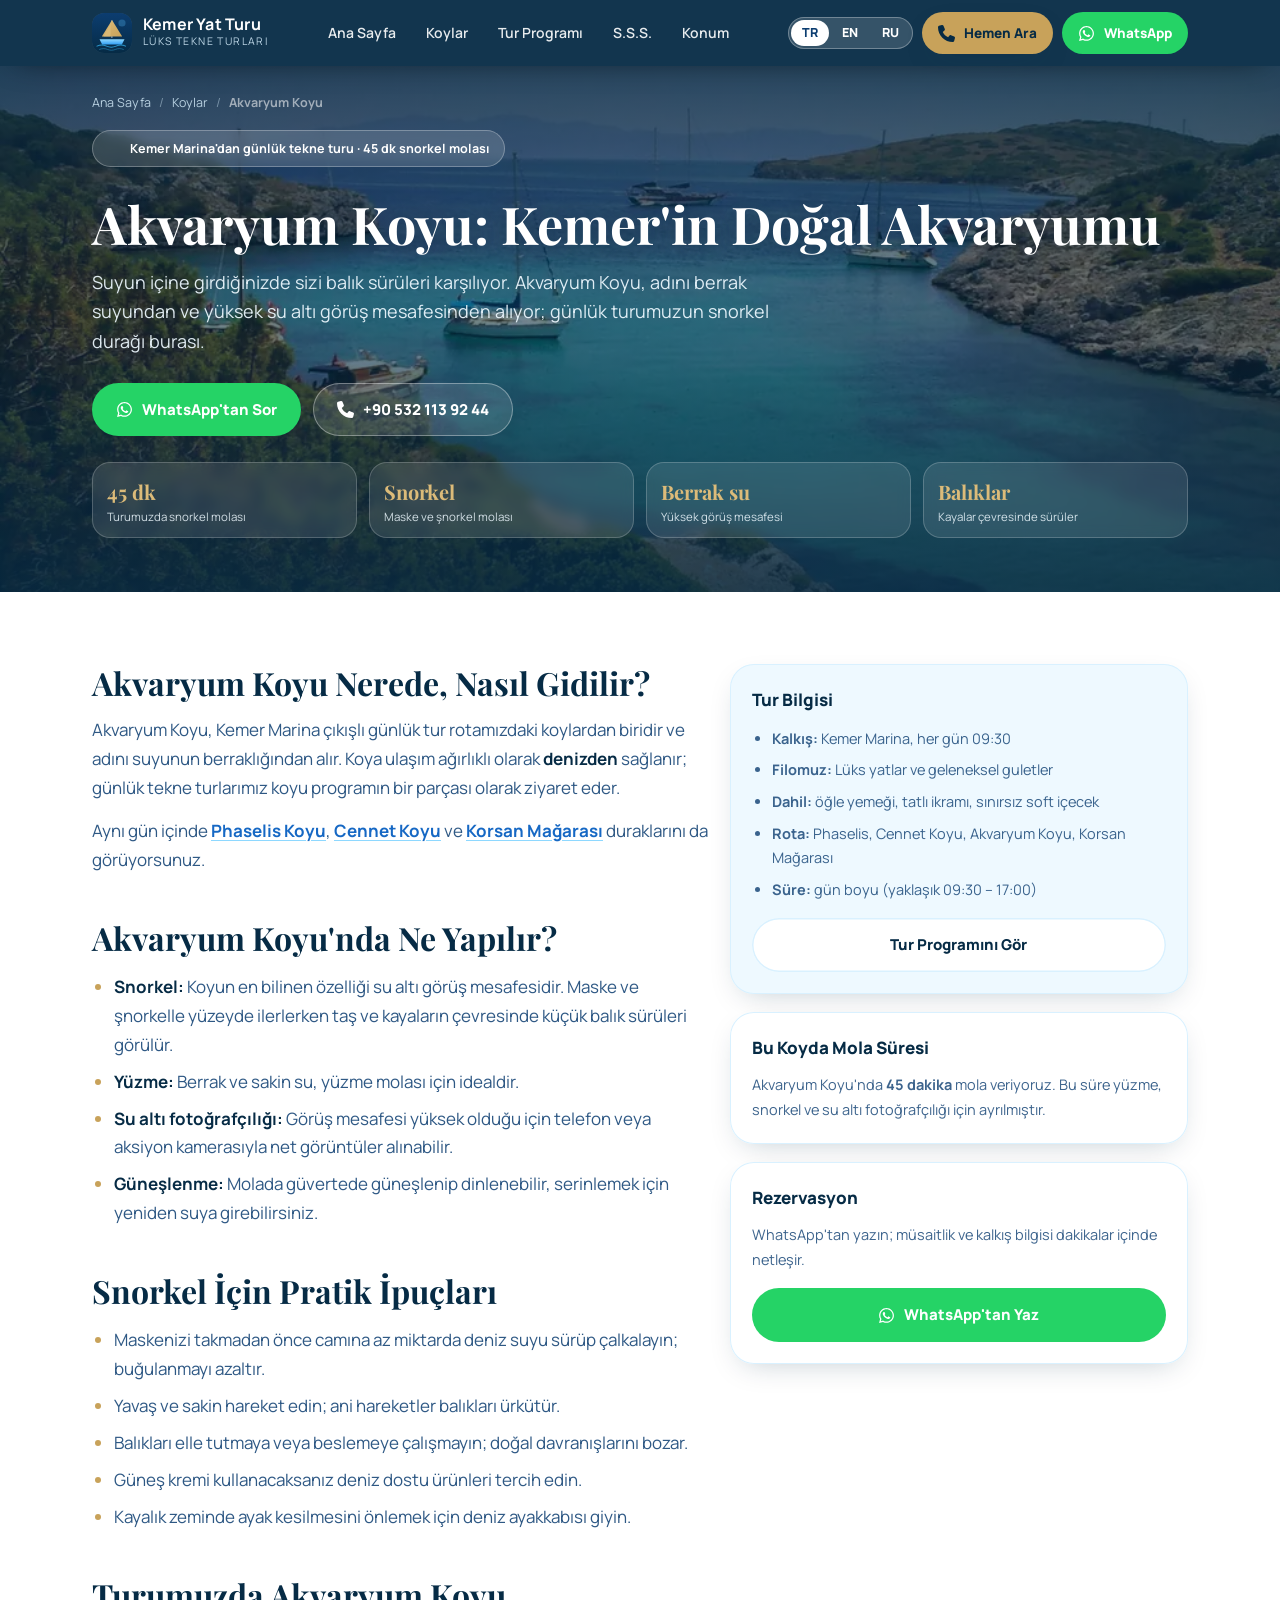
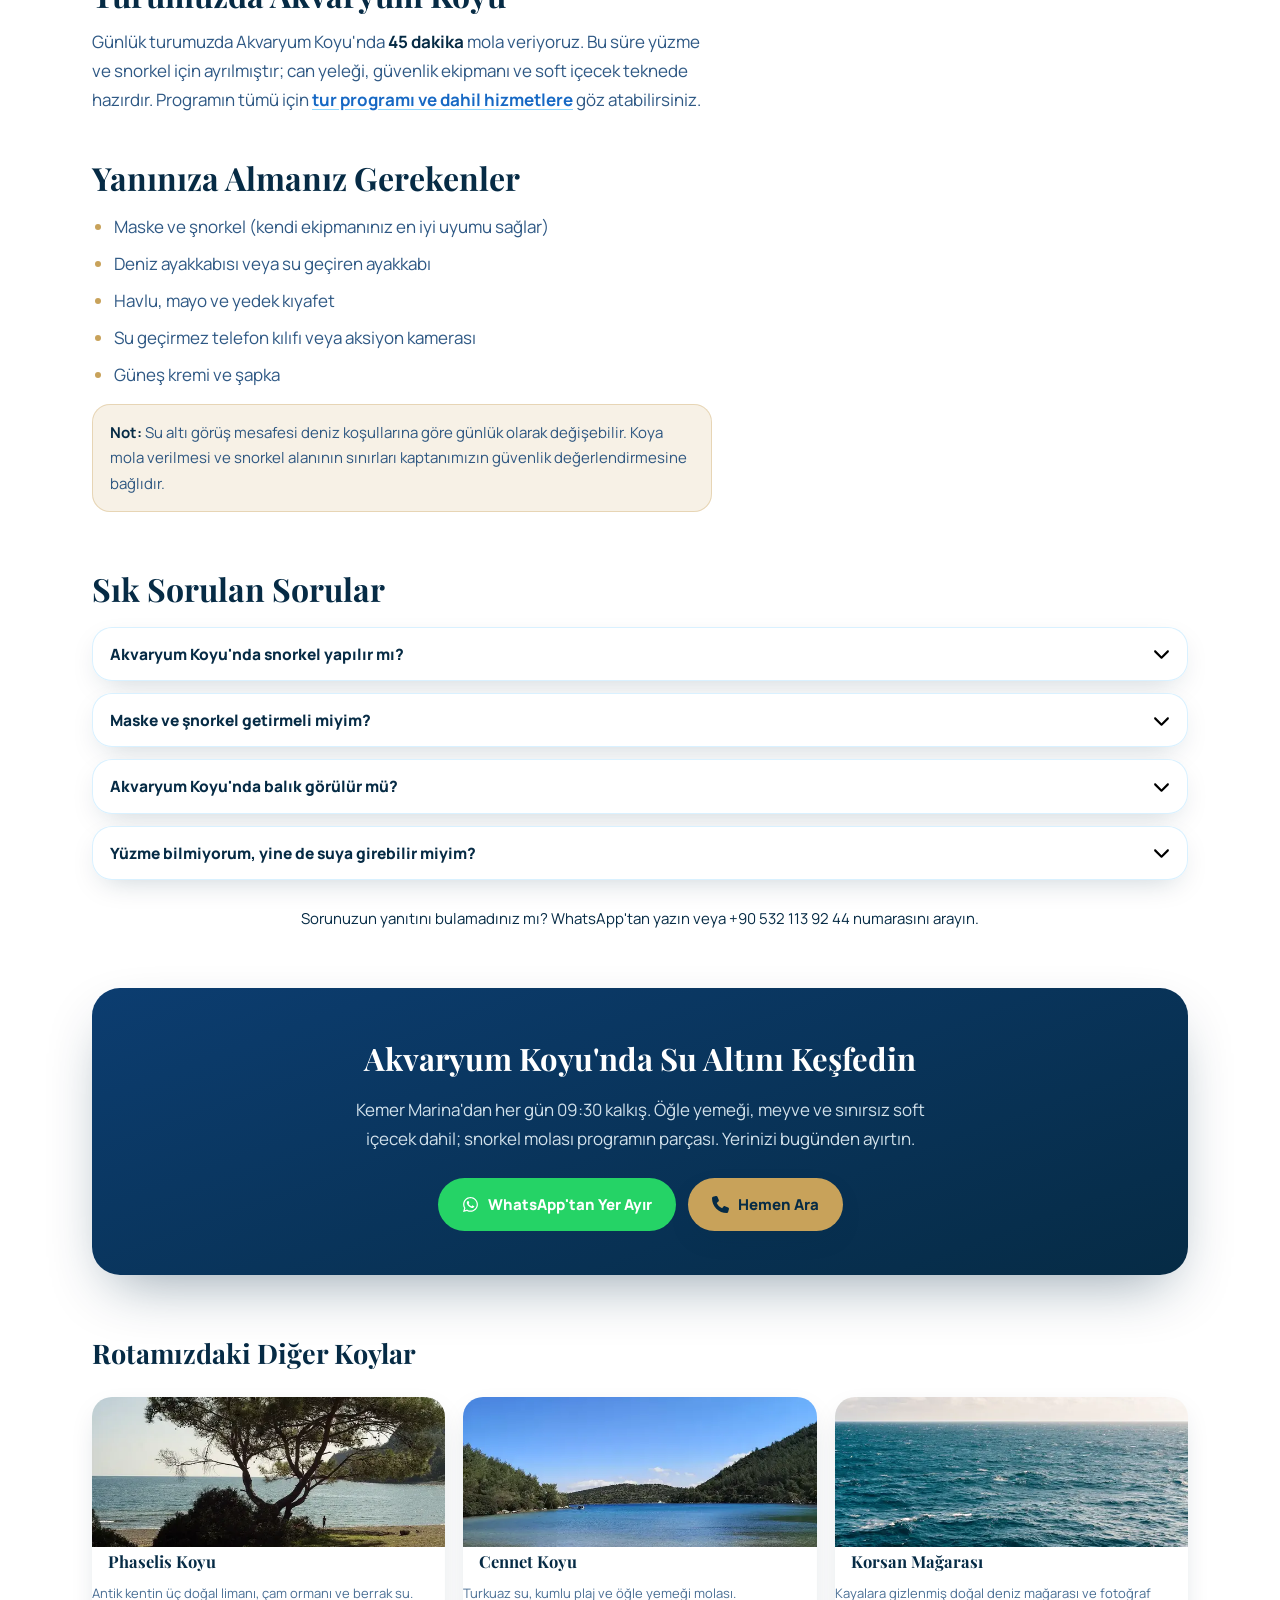
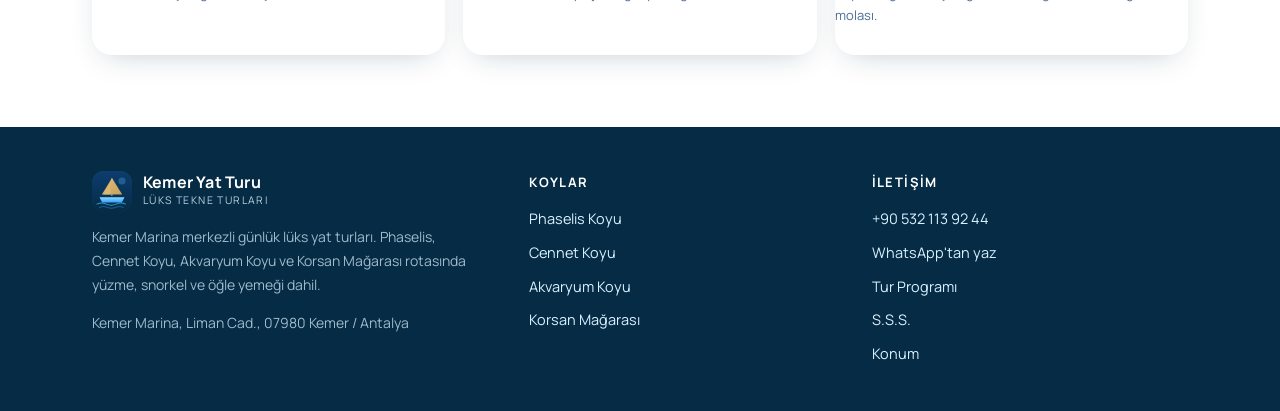
==== commit 323575df: "fix(seo): update canonical URL to https://kemeryattur.com.tr" ====
--- a/akvaryum-koyu.html
+++ b/akvaryum-koyu.html
@@ -7,11 +7,624 @@
 
 <!-- ============ TEMEL SEO ============ -->
 <title>Akvaryum Koyu | Kemer Snorkel ve Yüzme Molası Rehberi</title>
-<meta name="description" content="Akvaryum Koyu: berrak suyu ve balık sürüleriyle Kemer'in öne çıkan snorkel noktası. Günlük yat turumuzda 45 dakika yüzme ve snorkel molası. İpuçları ve pratik bilgiler.">
+<meta name="description" content="Akvaryum Koyu: berrak suyu ve balık sürüleriyle Kemer'in öne çıkan snorkel noktası. Günlük yat turumuzda 45 dakika yüzme ve snorkel molası. İpuçları ve bilgiler.">
 <meta name="robots" content="index, follow, max-image-preview:large, max-snippet:-1">
 <meta name="author" content="Kemer Yat Turu">
 <link rel="canonical" href="https://kemeryattur.com.tr/akvaryum-koyu.html">
 <link rel="alternate" hreflang="tr" href="https://kemeryattur.com.tr/akvaryum-koyu.html">
 <link rel="alternate" hreflang="en" href="https://kemeryattur.com.tr/akvaryum-koyu.html?lang=en">
 <link rel="alternate" hreflang="ru" href="https://kemeryattur.com.tr/akvaryum-koyu.html?lang=ru">
-<link rel="alternate" hreflang="x-default" href="https://kemeryattur.com.tr/akvaryum-koyu.html">+<link rel="alternate" hreflang="x-default" href="https://kemeryattur.com.tr/akvaryum-koyu.html">
+
+<!-- ============ OPEN GRAPH / TWITTER ============ -->
+<meta property="og:type" content="article">
+<meta property="og:site_name" content="Kemer Yat Turu">
+<meta property="og:locale" content="tr_TR">
+<meta property="og:title" content="Akvaryum Koyu: Kemer'in Doğal Akvaryumu">
+<meta property="og:description" content="Berrak su, balık sürüleri ve yüksek görüş mesafesi. Kemer Marina'dan günlük yat turumuzda Akvaryum Koyu'nda 45 dakika snorkel molası.">
+<meta property="og:url" content="https://kemeryattur.com.tr/akvaryum-koyu.html">
+<meta property="og:image" content="https://kemeryattur.com.tr/images/akvaryum-koyu.webp">
+<meta property="og:image:type" content="image/webp">
+<meta property="og:image:width" content="1000">
+<meta property="og:image:height" content="464">
+<meta property="og:image:alt" content="Akvaryum Koyu'nda berrak suda balık sürüleri – Kemer snorkel turu">
+<meta name="twitter:card" content="summary_large_image">
+<meta name="twitter:title" content="Akvaryum Koyu: Kemer'in Doğal Akvaryumu">
+<meta name="twitter:description" content="Berrak su, balık sürüleri ve yüksek görüş mesafesi. Kemer Marina'dan günlük yat turumuzda Akvaryum Koyu'nda 45 dakika snorkel molası.">
+<meta name="twitter:image" content="https://kemeryattur.com.tr/images/akvaryum-koyu.webp">
+<meta name="twitter:image:alt" content="Akvaryum Koyu'nda berrak suda balık sürüleri – Kemer snorkel turu">
+
+<link rel="icon" href="data:image/svg+xml,%3Csvg xmlns='http://www.w3.org/2000/svg' viewBox='0 0 32 32'%3E%3Crect width='32' height='32' rx='7' fill='%23062b45'/%3E%3Cpath d='M6 21h20l-2 4H8z' fill='%2338bdf8'/%3E%3Cpath d='M16 6l8 13H8z' fill='%23c8a25a'/%3E%3C/svg%3E">
+
+<!-- ============ PERFORMANS ============ -->
+<link rel="preload" as="font" type="font/woff2" href="assets/fonts/playfair-display-700-latin.woff2" crossorigin>
+<link rel="preload" as="font" type="font/woff2" href="assets/fonts/playfair-display-700-latin-ext.woff2" crossorigin>
+<link rel="preload" as="image" href="images/akvaryum-koyu-768.webp" type="image/webp" media="(max-width: 767px)" fetchpriority="high">
+<link rel="preload" as="image" href="images/akvaryum-koyu.webp" type="image/webp" media="(min-width: 768px)" fetchpriority="high">
+<!-- Fontlar: self-host (assets/fonts/*.woff2) - Google Fonts CDN bagimliligi yok.
+     @font-face tanimlari sayfaya gomuldu; kritik yolda ek istek olusmaz. -->
+<style>
+/* ==========================================================================
+   Yerel font tanimlari (self-host) - Google Fonts CDN yerine
+   Manrope 400/500/600/700/800, Playfair Display 600/700 (latin + latin-ext)
+   Onbellek: vercel.json -> /assets/fonts/*.woff2 (immutable, 1 yil)
+   ========================================================================== */
+@font-face{font-family:'Manrope';font-style:normal;font-weight:400;font-display:swap;src:url('assets/fonts/manrope-400-latin-ext.woff2') format('woff2');unicode-range:U+0100-02BA, U+02BD-02C5, U+02C7-02CC, U+02CE-02D7, U+02DD-02FF, U+0304, U+0308, U+0329, U+1D00-1DBF, U+1E00-1E9F, U+1EF2-1EFF, U+2020, U+20A0-20AB, U+20AD-20C0, U+2113, U+2C60-2C7F, U+A720-A7FF}
+@font-face{font-family:'Manrope';font-style:normal;font-weight:400;font-display:swap;src:url('assets/fonts/manrope-400-latin.woff2') format('woff2');unicode-range:U+0000-00FF, U+0131, U+0152-0153, U+02BB-02BC, U+02C6, U+02DA, U+02DC, U+0304, U+0308, U+0329, U+2000-206F, U+20AC, U+2122, U+2191, U+2193, U+2212, U+2215, U+FEFF, U+FFFD}
+@font-face{font-family:'Manrope';font-style:normal;font-weight:500;font-display:swap;src:url('assets/fonts/manrope-500-latin-ext.woff2') format('woff2');unicode-range:U+0100-02BA, U+02BD-02C5, U+02C7-02CC, U+02CE-02D7, U+02DD-02FF, U+0304, U+0308, U+0329, U+1D00-1DBF, U+1E00-1E9F, U+1EF2-1EFF, U+2020, U+20A0-20AB, U+20AD-20C0, U+2113, U+2C60-2C7F, U+A720-A7FF}
+@font-face{font-family:'Manrope';font-style:normal;font-weight:500;font-display:swap;src:url('assets/fonts/manrope-500-latin.woff2') format('woff2');unicode-range:U+0000-00FF, U+0131, U+0152-0153, U+02BB-02BC, U+02C6, U+02DA, U+02DC, U+0304, U+0308, U+0329, U+2000-206F, U+20AC, U+2122, U+2191, U+2193, U+2212, U+2215, U+FEFF, U+FFFD}
+@font-face{font-family:'Manrope';font-style:normal;font-weight:600;font-display:swap;src:url('assets/fonts/manrope-600-latin-ext.woff2') format('woff2');unicode-range:U+0100-02BA, U+02BD-02C5, U+02C7-02CC, U+02CE-02D7, U+02DD-02FF, U+0304, U+0308, U+0329, U+1D00-1DBF, U+1E00-1E9F, U+1EF2-1EFF, U+2020, U+20A0-20AB, U+20AD-20C0, U+2113, U+2C60-2C7F, U+A720-A7FF}
+@font-face{font-family:'Manrope';font-style:normal;font-weight:600;font-display:swap;src:url('assets/fonts/manrope-600-latin.woff2') format('woff2');unicode-range:U+0000-00FF, U+0131, U+0152-0153, U+02BB-02BC, U+02C6, U+02DA, U+02DC, U+0304, U+0308, U+0329, U+2000-206F, U+20AC, U+2122, U+2191, U+2193, U+2212, U+2215, U+FEFF, U+FFFD}
+@font-face{font-family:'Manrope';font-style:normal;font-weight:700;font-display:swap;src:url('assets/fonts/manrope-700-latin-ext.woff2') format('woff2');unicode-range:U+0100-02BA, U+02BD-02C5, U+02C7-02CC, U+02CE-02D7, U+02DD-02FF, U+0304, U+0308, U+0329, U+1D00-1DBF, U+1E00-1E9F, U+1EF2-1EFF, U+2020, U+20A0-20AB, U+20AD-20C0, U+2113, U+2C60-2C7F, U+A720-A7FF}
+@font-face{font-family:'Manrope';font-style:normal;font-weight:700;font-display:swap;src:url('assets/fonts/manrope-700-latin.woff2') format('woff2');unicode-range:U+0000-00FF, U+0131, U+0152-0153, U+02BB-02BC, U+02C6, U+02DA, U+02DC, U+0304, U+0308, U+0329, U+2000-206F, U+20AC, U+2122, U+2191, U+2193, U+2212, U+2215, U+FEFF, U+FFFD}
+@font-face{font-family:'Manrope';font-style:normal;font-weight:800;font-display:swap;src:url('assets/fonts/manrope-800-latin-ext.woff2') format('woff2');unicode-range:U+0100-02BA, U+02BD-02C5, U+02C7-02CC, U+02CE-02D7, U+02DD-02FF, U+0304, U+0308, U+0329, U+1D00-1DBF, U+1E00-1E9F, U+1EF2-1EFF, U+2020, U+20A0-20AB, U+20AD-20C0, U+2113, U+2C60-2C7F, U+A720-A7FF}
+@font-face{font-family:'Manrope';font-style:normal;font-weight:800;font-display:swap;src:url('assets/fonts/manrope-800-latin.woff2') format('woff2');unicode-range:U+0000-00FF, U+0131, U+0152-0153, U+02BB-02BC, U+02C6, U+02DA, U+02DC, U+0304, U+0308, U+0329, U+2000-206F, U+20AC, U+2122, U+2191, U+2193, U+2212, U+2215, U+FEFF, U+FFFD}
+@font-face{font-family:'Playfair Display';font-style:normal;font-weight:600;font-display:swap;src:url('assets/fonts/playfair-display-600-latin-ext.woff2') format('woff2');unicode-range:U+0100-02BA, U+02BD-02C5, U+02C7-02CC, U+02CE-02D7, U+02DD-02FF, U+0304, U+0308, U+0329, U+1D00-1DBF, U+1E00-1E9F, U+1EF2-1EFF, U+2020, U+20A0-20AB, U+20AD-20C0, U+2113, U+2C60-2C7F, U+A720-A7FF}
+@font-face{font-family:'Playfair Display';font-style:normal;font-weight:600;font-display:swap;src:url('assets/fonts/playfair-display-600-latin.woff2') format('woff2');unicode-range:U+0000-00FF, U+0131, U+0152-0153, U+02BB-02BC, U+02C6, U+02DA, U+02DC, U+0304, U+0308, U+0329, U+2000-206F, U+20AC, U+2122, U+2191, U+2193, U+2212, U+2215, U+FEFF, U+FFFD}
+@font-face{font-family:'Playfair Display';font-style:normal;font-weight:700;font-display:swap;src:url('assets/fonts/playfair-display-700-latin-ext.woff2') format('woff2');unicode-range:U+0100-02BA, U+02BD-02C5, U+02C7-02CC, U+02CE-02D7, U+02DD-02FF, U+0304, U+0308, U+0329, U+1D00-1DBF, U+1E00-1E9F, U+1EF2-1EFF, U+2020, U+20A0-20AB, U+20AD-20C0, U+2113, U+2C60-2C7F, U+A720-A7FF}
+@font-face{font-family:'Playfair Display';font-style:normal;font-weight:700;font-display:swap;src:url('assets/fonts/playfair-display-700-latin.woff2') format('woff2');unicode-range:U+0000-00FF, U+0131, U+0152-0153, U+02BB-02BC, U+02C6, U+02DA, U+02DC, U+0304, U+0308, U+0329, U+2000-206F, U+20AC, U+2122, U+2191, U+2193, U+2212, U+2215, U+FEFF, U+FFFD}
+</style>
+<style>
+/* ==========================================================================
+   Kemer Yat Turu - Koy detay sayfalari icin ortak stil dosyasi
+   Tailwind'e bagimli DEGIL (index.html'deki derlenmis CSS'te olmayan
+   siniflar orada calismiyor). Renkler, fontlar ve golgeler ana sayfayla
+   birebir ayni degerlerde tanimlandi.
+   ========================================================================== */
+:root{
+  --o950:#062b45; --o900:#0c3d70; --o800:#18569e; --o700:#1668c4;
+  --o600:#1d81e3; --o400:#59c0ff; --o300:#8ed8ff; --o200:#bce7ff;
+  --o100:#d9f1ff; --o50:#eef9ff; --gold:#c8a25a; --gold2:#dcbb79;
+  --wa:#25d366;
+  --card:0 10px 30px -12px rgba(6,43,69,.25);
+  --lux:0 24px 60px -20px rgba(6,43,69,.45);
+  --sans:Manrope,system-ui,-apple-system,"Segoe UI",Roboto,sans-serif;
+  --display:"Playfair Display",Georgia,serif;
+  --wrap:1160px;
+}
+*,*::before,*::after{box-sizing:border-box}
+html{scroll-behavior:smooth;scroll-padding-top:88px}
+body{margin:0;background:#fff;color:var(--o950);font-family:var(--sans);
+  font-size:17px;line-height:1.7;overflow-x:hidden;-webkit-font-smoothing:antialiased}
+img{display:block;max-width:100%;height:auto}
+a{color:inherit;text-decoration:none}
+svg{flex:none}
+:focus-visible{outline:3px solid var(--gold);outline-offset:3px}
+::selection{background:var(--gold);color:var(--o950)}
+.sr-only{position:absolute;width:1px;height:1px;padding:0;margin:-1px;overflow:hidden;
+  clip:rect(0,0,0,0);white-space:nowrap;border:0}
+
+/* ---------- Yerlesim ---------- */
+.wrap{width:100%;max-width:var(--wrap);margin:0 auto;padding:0 20px}
+@media(min-width:768px){.wrap{padding:0 32px}}
+.grid{display:grid;gap:18px}
+@media(min-width:640px){.grid.cols-2{grid-template-columns:1fr 1fr}}
+@media(min-width:900px){
+  .grid.cols-3{grid-template-columns:repeat(3,1fr)}
+  .grid.cols-2-lg{grid-template-columns:1.15fr .85fr}
+}
+.center{text-align:center}
+
+/* ---------- Ust menu ---------- */
+.head{position:sticky;top:0;z-index:60;background:rgba(6,43,69,.95);
+  backdrop-filter:saturate(160%) blur(14px);box-shadow:0 10px 30px -18px rgba(0,0,0,.6)}
+.head .wrap{display:flex;align-items:center;justify-content:space-between;gap:14px;
+  min-height:66px;padding-top:8px;padding-bottom:8px}
+.brand{display:flex;align-items:center;gap:11px;color:#fff}
+.brand img{width:40px;height:40px;border-radius:12px;background:rgba(255,255,255,.12)}
+.brand b{display:block;font-size:16px;line-height:1.15;letter-spacing:.2px}
+.brand small{display:block;font-size:10.5px;letter-spacing:1.4px;text-transform:uppercase;
+  color:var(--o100);opacity:.85}
+.head-nav{display:none;gap:4px}
+@media(min-width:1024px){.head-nav{display:flex}}
+.head-nav a{padding:9px 13px;border-radius:12px;color:rgba(255,255,255,.9);
+  font-size:14px;font-weight:600}
+.head-nav a:hover{background:rgba(255,255,255,.1)}
+.head-actions{display:flex;align-items:center;gap:9px}
+.hide-sm{display:none}
+@media(min-width:768px){.hide-sm{display:inline-flex}}
+
+/* ---------- Butonlar ---------- */
+.btn{display:inline-flex;align-items:center;justify-content:center;gap:9px;
+  border:0;border-radius:999px;padding:14px 24px;font:inherit;font-size:15px;
+  font-weight:800;cursor:pointer;transition:transform .25s ease,background-color .25s ease,
+  color .25s ease,box-shadow .25s ease}
+.btn svg{width:17px;height:17px}
+.btn-gold{background:var(--gold);color:var(--o950);box-shadow:var(--card)}
+.btn-gold:hover{background:var(--gold2)}
+.btn-wa{background:var(--wa);color:#fff}
+.btn-wa:hover{filter:brightness(1.08)}
+.btn-ghost{background:rgba(255,255,255,.12);color:#fff;box-shadow:inset 0 0 0 1px rgba(255,255,255,.35)}
+.btn-ghost:hover{background:#fff;color:var(--o950)}
+.btn-line{background:#fff;color:var(--o950);box-shadow:inset 0 0 0 1.5px var(--o100)}
+.btn-line:hover{background:var(--o50)}
+.btn-sm{padding:10px 16px;font-size:13.5px}
+
+/* ---------- Hero ---------- */
+.hero{position:relative;isolation:isolate;color:#fff;overflow:hidden;
+  background:var(--o950);padding:26px 0 54px}
+.hero-media{position:absolute;inset:0;z-index:-2}
+.hero-media img{width:100%;height:100%;object-fit:cover}
+.hero-media::after{content:"";position:absolute;inset:0;
+  background:linear-gradient(180deg,rgba(6,43,69,.86) 0%,rgba(6,43,69,.55) 45%,rgba(6,43,69,.88) 100%)}
+.hero h1{font-family:var(--display);font-size:clamp(29px,6.6vw,52px);line-height:1.08;
+  margin:16px 0 0;font-weight:700;text-shadow:0 3px 22px rgba(3,26,42,.45)}
+.hero p.lead{margin:16px 0 0;font-size:clamp(15.5px,2.3vw,18px);line-height:1.65;
+  color:rgba(238,249,255,.92);max-width:62ch}
+.hero .btn-row{display:flex;flex-wrap:wrap;gap:12px;margin-top:26px}
+.eyebrow{display:inline-flex;align-items:center;gap:8px;border-radius:999px;
+  background:rgba(255,255,255,.14);box-shadow:inset 0 0 0 1px rgba(255,255,255,.28);
+  padding:8px 15px;font-size:12.5px;font-weight:700;backdrop-filter:blur(6px)}
+.eyebrow svg{width:15px;height:15px;color:var(--gold2)}
+
+/* ---------- Kirinti izi ---------- */
+.crumbs{display:flex;flex-wrap:wrap;align-items:center;gap:8px;font-size:12.5px;
+  color:rgba(217,241,255,.8);margin:0 0 4px}
+.crumbs a:hover{color:#fff;text-decoration:underline}
+.crumbs span{opacity:.55}
+.crumbs [aria-current]{color:#fff;font-weight:700}
+
+/* ---------- Rakam kutusu ---------- */
+.facts{display:grid;gap:12px;margin:26px 0 0;padding:0;list-style:none;
+  grid-template-columns:repeat(2,1fr)}
+@media(min-width:768px){.facts{grid-template-columns:repeat(4,1fr)}}
+.facts li{background:rgba(255,255,255,.1);box-shadow:inset 0 0 0 1px rgba(255,255,255,.2);
+  border-radius:18px;padding:13px 15px;backdrop-filter:blur(6px)}
+.facts b{display:block;font-family:var(--display);font-size:20px;color:var(--gold2)}
+.facts small{display:block;font-size:11.5px;line-height:1.35;color:rgba(238,249,255,.85)}
+
+/* ---------- Icerik ---------- */
+.main{padding:52px 0 8px}
+@media(min-width:768px){.main{padding:72px 0 8px}}
+.article{max-width:74ch}
+.article h2{font-family:var(--display);font-size:clamp(23px,3.6vw,32px);line-height:1.2;
+  margin:44px 0 0;font-weight:700}
+.article h2:first-child{margin-top:0}
+.article h3{font-size:18.5px;margin:26px 0 0;font-weight:800}
+.article p{margin:14px 0 0;color:rgba(12,61,112,.86)}
+.article ul,.article ol{margin:16px 0 0;padding-left:22px;color:rgba(12,61,112,.86)}
+.article li{margin:8px 0 0}
+.article li::marker{color:var(--gold)}
+.article strong{color:var(--o950)}
+.article a:not(.btn){color:var(--o700);font-weight:700;
+  text-decoration:underline;text-decoration-color:var(--o300);text-underline-offset:3px}
+.article a:not(.btn):hover{color:var(--o950)}
+.side{display:grid;gap:18px;align-content:start}
+@media(min-width:900px){.side{position:sticky;top:96px}}
+
+/* ---------- Kartlar / kutular ---------- */
+.card{background:#fff;border-radius:24px;padding:22px;
+  box-shadow:var(--card),inset 0 0 0 1px var(--o100)}
+.card h2,.card h3{margin:0;font-size:17px;font-family:var(--sans);font-weight:800}
+.card p{margin:10px 0 0;font-size:14.5px;color:rgba(12,61,112,.8)}
+.card ul{margin:12px 0 0;padding-left:20px;font-size:14.5px;color:rgba(12,61,112,.8)}
+.card ul li{margin:7px 0 0}
+.card .btn{width:100%;margin-top:16px}
+.tint{background:var(--o50)}
+.note{border-radius:18px;background:rgba(200,162,90,.15);
+  box-shadow:inset 0 0 0 1px rgba(200,162,90,.35);padding:16px 18px;margin:24px 0 0;
+  font-size:15px;color:var(--o900)}
+.note b{color:var(--o950)}
+
+/* ---------- S.S.S. ---------- */
+.faq{border-radius:20px;background:#fff;margin:12px 0 0;overflow:hidden;
+  box-shadow:var(--card),inset 0 0 0 1px var(--o100)}
+.faq summary{display:flex;align-items:center;justify-content:space-between;gap:14px;
+  cursor:pointer;list-style:none;padding:14px 18px;font-weight:800;font-size:15.5px}
+.faq summary::-webkit-details-marker{display:none}
+.faq summary:hover{background:var(--o50)}
+.faq .ico{transition:transform .3s ease;color:var(--o700);width:17px;height:17px}
+.faq[open] .ico{transform:rotate(180deg)}
+.faq .ans{padding:0 18px 16px;font-size:15px;color:rgba(12,61,112,.85)}
+.faq .ans p{margin:0}
+.faq-more{margin:26px 0 0;text-align:center;font-size:15px}
+
+/* ---------- CTA ---------- */
+.cta{margin:56px 0 0;border-radius:28px;padding:32px 24px;color:#fff;text-align:center;
+  background:linear-gradient(160deg,var(--o900) 0%,var(--o950) 100%);box-shadow:var(--lux)}
+@media(min-width:768px){.cta{padding:44px 40px}}
+.cta h2{font-family:var(--display);font-size:clamp(22px,3.4vw,31px);margin:0;font-weight:700}
+.cta p{margin:12px auto 0;max-width:60ch;color:rgba(238,249,255,.88)}
+.cta .btn-row{display:flex;flex-wrap:wrap;gap:12px;justify-content:center;margin-top:24px}
+
+/* ---------- Diger koylar ---------- */
+.more{margin:56px 0 0}
+.more h2{font-family:var(--display);font-size:clamp(21px,3vw,27px);margin:0}
+.more .grid{margin-top:20px}
+.more a{display:block;border-radius:20px;overflow:hidden;background:#fff;
+  box-shadow:var(--card);transition:transform .35s ease,box-shadow .35s ease}
+.more a:hover,.more a:focus-visible{transform:translateY(-6px);box-shadow:var(--lux)}
+.more img{height:150px;width:100%;object-fit:cover}
+.more .t{padding:14px 16px}
+.more b{font-family:var(--display);font-size:16.5px}
+.more small{display:block;margin-top:5px;font-size:13px;color:rgba(12,61,112,.75)}
+
+/* ---------- Alt bilgi ---------- */
+.foot{margin-top:64px;background:var(--o950);color:var(--o100);padding:44px 0 96px;
+  font-size:14.5px}
+@media(min-width:768px){.foot{padding-bottom:44px}}
+.foot .grid{gap:26px}
+@media(min-width:768px){.foot .grid{grid-template-columns:1.3fr 1fr 1fr}}
+.foot h2{font-size:13px;letter-spacing:1.4px;text-transform:uppercase;color:#fff;margin:0}
+.foot ul{list-style:none;margin:14px 0 0;padding:0}
+.foot li{margin:9px 0 0}
+.foot a:hover{color:var(--gold2)}
+.foot .about{color:rgba(217,241,255,.72);margin:14px 0 0;max-width:42ch;font-size:14px}
+.foot .brand{margin-bottom:2px}
+
+/* ---------- Sabit mobil aksiyon cubugu ---------- */
+.sticky{position:fixed;left:0;right:0;bottom:0;z-index:70;display:grid;
+  grid-template-columns:1fr 1fr;gap:8px;padding:10px 12px;
+  background:rgba(6,43,69,.95);backdrop-filter:blur(10px);
+  box-shadow:0 -10px 30px -18px rgba(0,0,0,.6)}
+@media(min-width:768px){.sticky{display:none}}
+.sticky .btn{padding:13px 12px;font-size:14px}
+
+/* ---------- Ikonlar (satir ici SVG sprite) ---------- */
+.i{height:1em;width:auto;display:inline-block;vertical-align:-.125em;fill:currentColor}
+
+/* ---------- Bolum basligi (govde disi) ---------- */
+.sec-h{font-family:var(--display);font-size:clamp(23px,3.6vw,32px);line-height:1.2;
+  font-weight:700;margin:0 0 18px}
+
+/* ---------- Dil secici (TR / EN / RU) ---------- */
+.lang-switch{display:flex;align-items:center;gap:2px;padding:3px;border-radius:999px;
+  background:rgba(255,255,255,.15);box-shadow:inset 0 0 0 1px rgba(255,255,255,.3)}
+.lang-btn{border:0;background:transparent;color:#fff;font:inherit;font-size:12px;font-weight:800;
+  line-height:1;padding:7px 9px;border-radius:999px;cursor:pointer;
+  transition:background-color .25s ease,color .25s ease}
+.lang-btn:hover{background:rgba(255,255,255,.16)}
+.lang-btn.is-active{background:#fff;color:var(--o900)}
+@media(min-width:768px){.lang-btn{font-size:12.5px;padding:7px 11px}}
+@media(max-width:430px){
+  .lang-btn{padding:6px 7px;font-size:11px}
+  .brand small{display:none}
+  .brand b{font-size:14.5px}
+}
+
+/* ---------- Hareket azaltma ---------- */
+@media(prefers-reduced-motion:reduce){
+  *{animation:none!important;transition:none!important}
+  html{scroll-behavior:auto}
+}
+</style>
+<script src="assets/koy-sayfa.js" defer></script>
+
+<!-- Ikonlar: Font Awesome Free 6.5.2 (ikonlar CC BY 4.0, kod MIT) - fontawesome.com/license/free -->
+
+<!-- ============ YAPISAL VERI (JSON-LD) ============ -->
+<script type="application/ld+json">
+{
+  "@context": "https://schema.org",
+  "@graph": [
+    {
+      "@type": "TouristAttraction",
+      "name": "Akvaryum Koyu",
+      "description": "Kemer koyları arasında berrak suyu ve balık çeşitliliğiyle snorkel için öne çıkan koy.",
+      "image": "https://kemeryattur.com.tr/images/akvaryum-koyu.webp",
+      "url": "https://kemeryattur.com.tr/akvaryum-koyu.html",
+      "address": {
+        "@type": "PostalAddress",
+        "addressLocality": "Kemer",
+        "addressRegion": "Antalya",
+        "addressCountry": "TR"
+      },
+      "touristType": [
+        "Aileler",
+        "Snorkel ve yüzme",
+        "Doğa ve deniz tatili"
+      ],
+      "publicAccess": true,
+      "isPartOf": {
+        "@type": "TouristDestination",
+        "name": "Kemer, Antalya"
+      },
+      "provider": {
+        "@type": "TourismInformationCenter",
+        "name": "Kemer Yat Turu",
+        "telephone": "+905321139244",
+        "url": "https://kemeryattur.com.tr/"
+      }
+    },
+    {
+      "@type": "BreadcrumbList",
+      "itemListElement": [
+        {
+          "@type": "ListItem",
+          "position": 1,
+          "name": "Ana Sayfa",
+          "item": "https://kemeryattur.com.tr/"
+        },
+        {
+          "@type": "ListItem",
+          "position": 2,
+          "name": "Gittiğimiz Koylar",
+          "item": "https://kemeryattur.com.tr/#rotalar"
+        },
+        {
+          "@type": "ListItem",
+          "position": 3,
+          "name": "Akvaryum Koyu",
+          "item": "https://kemeryattur.com.tr/akvaryum-koyu.html"
+        }
+      ]
+    },
+    {
+      "@type": "FAQPage",
+      "mainEntity": [
+        {
+          "@type": "Question",
+          "name": "Akvaryum Koyu'nda snorkel yapılır mı?",
+          "acceptedAnswer": {
+            "@type": "Answer",
+            "text": "Evet. Akvaryum Koyu günlük turumuzun snorkel durağıdır ve burada 45 dakika mola veriyoruz. Berrak su ve kayaların çevresindeki balık sürüleri, yüzeyden snorkel yapmak için uygundur."
+          }
+        },
+        {
+          "@type": "Question",
+          "name": "Maske ve şnorkel getirmeli miyim?",
+          "acceptedAnswer": {
+            "@type": "Answer",
+            "text": "Kendi maske ve şnorkelinizi getirmenizi öneririz; kişisel ekipman en iyi uyumu sağlar. Ekipman temini ve mevcut durumu rezervasyon sırasında bize sorabilirsiniz."
+          }
+        },
+        {
+          "@type": "Question",
+          "name": "Akvaryum Koyu'nda balık görülür mü?",
+          "acceptedAnswer": {
+            "@type": "Answer",
+            "text": "Kayaların ve taşların çevresinde küçük balık sürüleri görülür. Su altı görüş mesafesi deniz koşullarına bağlı olarak günlük değişebilir; berrak günlerde görüş mesafesi belirgin şekilde artar."
+          }
+        },
+        {
+          "@type": "Question",
+          "name": "Yüzme bilmiyorum, yine de suya girebilir miyim?",
+          "acceptedAnswer": {
+            "@type": "Answer",
+            "text": "Can yeleği giyerek kıyıya yakın bölümde suda kalabilirsiniz. Her teknede can yeleği bulunur ve kaptanımız güvenli yüzme alanının sınırlarını gösterir. Yüzme bilmeyen misafirlerimizin can yeleği kullanmasını özellikle rica ederiz."
+          }
+        }
+      ]
+    }
+  ]
+}
+</script>
+</head>
+<body>
+<!-- Ikonlar: Font Awesome Free 6.5.2 (CC BY 4.0) - fontawesome.com/license/free -->
+<svg width="0" height="0" style="position:absolute;overflow:hidden" aria-hidden="true" focusable="false"><symbol id="i-chevron-down" viewBox="0 0 512 512"><path d="M233.4 406.6c12.5 12.5 32.8 12.5 45.3 0l192-192c12.5-12.5 12.5-32.8 0-45.3s-32.8-12.5-45.3 0L256 338.7 86.6 169.4c-12.5-12.5-32.8-12.5-45.3 0s-12.5 32.8 0 45.3l192 192z"/></symbol><symbol id="i-fish" viewBox="0 0 576 512"><path d="M180.5 141.5C219.7 108.5 272.6 80 336 80s116.3 28.5 155.5 61.5c39.1 33 66.9 72.4 81 99.8c4.7 9.2 4.7 20.1 0 29.3c-14.1 27.4-41.9 66.8-81 99.8C452.3 403.5 399.4 432 336 432s-116.3-28.5-155.5-61.5c-16.2-13.7-30.5-28.5-42.7-43.1L48.1 379.6c-12.5 7.3-28.4 5.3-38.7-4.9S-3 348.7 4.2 336.1L50 256 4.2 175.9c-7.2-12.6-5-28.4 5.3-38.6s26.1-12.2 38.7-4.9l89.7 52.3c12.2-14.6 26.5-29.4 42.7-43.1zM448 256a32 32 0 1 0 -64 0 32 32 0 1 0 64 0z"/></symbol><symbol id="i-phone" viewBox="0 0 512 512"><path d="M164.9 24.6c-7.7-18.6-28-28.5-47.4-23.2l-88 24C12.1 30.2 0 46 0 64C0 311.4 200.6 512 448 512c18 0 33.8-12.1 38.6-29.5l24-88c5.3-19.4-4.6-39.7-23.2-47.4l-96-40c-16.3-6.8-35.2-2.1-46.3 11.6L304.7 368C234.3 334.7 177.3 277.7 144 207.3L193.3 167c13.7-11.2 18.4-30 11.6-46.3l-40-96z"/></symbol><symbol id="i-whatsapp" viewBox="0 0 448 512"><path d="M380.9 97.1C339 55.1 283.2 32 223.9 32c-122.4 0-222 99.6-222 222 0 39.1 10.2 77.3 29.6 111L0 480l117.7-30.9c32.4 17.7 68.9 27 106.1 27h.1c122.3 0 224.1-99.6 224.1-222 0-59.3-25.2-115-67.1-157zm-157 341.6c-33.2 0-65.7-8.9-94-25.7l-6.7-4-69.8 18.3L72 359.2l-4.4-7c-18.5-29.4-28.2-63.3-28.2-98.2 0-101.7 82.8-184.5 184.6-184.5 49.3 0 95.6 19.2 130.4 54.1 34.8 34.9 56.2 81.2 56.1 130.5 0 101.8-84.9 184.6-186.6 184.6zm101.2-138.2c-5.5-2.8-32.8-16.2-37.9-18-5.1-1.9-8.8-2.8-12.5 2.8-3.7 5.6-14.3 18-17.6 21.8-3.2 3.7-6.5 4.2-12 1.4-32.6-16.3-54-29.1-75.5-66-5.7-9.8 5.7-9.1 16.3-30.3 1.8-3.7.9-6.9-.5-9.7-1.4-2.8-12.5-30.1-17.1-41.2-4.5-10.8-9.1-9.3-12.5-9.5-3.2-.2-6.9-.2-10.6-.2-3.7 0-9.7 1.4-14.8 6.9-5.1 5.6-19.4 19-19.4 46.3 0 27.3 19.9 53.7 22.6 57.4 2.8 3.7 39.1 59.7 94.8 83.8 35.2 15.2 49 16.5 66.6 13.9 10.7-1.6 32.8-13.4 37.4-26.4 4.6-13 4.6-24.1 3.2-26.4-1.3-2.5-5-3.9-10.5-6.6z"/></symbol></svg>
+
+<!-- ================= UST MENU ================= -->
+<header class="head">
+  <div class="wrap">
+    <a class="brand" href="index.html">
+      <img src="images/logo.svg" width="40" height="40" alt="Kemer Yat Turu logosu">
+      <span><b>Kemer Yat Turu</b><small data-i18n="brand_sub">Lüks Tekne Turları</small></span>
+    </a>
+    <nav class="head-nav" aria-label="Ana menü" data-i18n-aria="aria_menu">
+      <a href="index.html" data-i18n="nav_home">Ana Sayfa</a>
+      <a href="index.html#rotalar" data-i18n="nav_bays">Koylar</a>
+      <a href="index.html#program" data-i18n="nav_program">Tur Programı</a>
+      <a href="index.html#sss" data-i18n="nav_faq">S.S.S.</a>
+      <a href="index.html#konum" data-i18n="nav_location">Konum</a>
+    </nav>
+    <div class="head-actions">
+      <div class="lang-switch" role="group" aria-label="Dil seçimi / Language / Язык">
+        <button type="button" class="lang-btn is-active" data-lang="tr" aria-pressed="true">TR</button>
+        <button type="button" class="lang-btn" data-lang="en" aria-pressed="false">EN</button>
+        <button type="button" class="lang-btn" data-lang="ru" aria-pressed="false">RU</button>
+      </div>
+      <a class="hide-sm btn btn-gold btn-sm" href="tel:+905321139244">
+        <svg class="i" aria-hidden="true"><use href="#i-phone"></use></svg> <span data-i18n="nav_call">Hemen Ara</span>
+      </a>
+      <a data-wa="general" class="btn btn-wa btn-sm" href="https://wa.me/905321139244?text=Merhaba%2C%20Kemer%20yat%20turu%20hakk%C4%B1nda%20bilgi%20ve%20m%C3%BCsaitlik%20almak%20istiyorum." target="_blank" rel="noopener">
+        <svg class="i" aria-hidden="true"><use href="#i-whatsapp"></use></svg>
+        <span data-i18n="nav_wa">WhatsApp</span>
+      </a>
+    </div>
+  </div>
+</header>
+
+<main>
+<!-- ================= HERO ================= -->
+<section class="hero">
+  <div class="hero-media" aria-hidden="true">
+    <picture>
+      <source media="(max-width: 767px)" srcset="images/akvaryum-koyu-768.webp" type="image/webp">
+      <img src="images/akvaryum-koyu.webp" width="1000" height="464" alt="" fetchpriority="high" decoding="async">
+    </picture>
+  </div>
+  <div class="wrap">
+    <nav class="crumbs" aria-label="Sayfa yolu" data-i18n-aria="aria_crumb">
+      <a href="index.html" data-i18n="nav_home">Ana Sayfa</a> <span>/</span>
+      <a href="index.html#rotalar" data-i18n="nav_bays">Koylar</a> <span>/</span>
+      <span aria-current="page" data-i18n="crumb">Akvaryum Koyu</span>
+    </nav>
+    <p class="eyebrow">
+      <svg class="i" aria-hidden="true"><use href="#i-water"></use></svg>
+      <span data-i18n="eyebrow">Kemer Marina'dan günlük tekne turu · 45 dk snorkel molası</span>
+    </p>
+    <h1 data-i18n="h1">Akvaryum Koyu: Kemer'in Doğal Akvaryumu</h1>
+    <p class="lead" data-i18n="lead">Suyun içine girdiğinizde sizi balık sürüleri karşılıyor. Akvaryum Koyu, adını berrak suyundan ve yüksek su altı görüş mesafesinden alıyor; günlük turumuzun snorkel durağı burası.</p>
+    <div class="btn-row">
+      <a data-wa="akvaryum" class="btn btn-wa" href="https://wa.me/905321139244?text=Merhaba%2C%20Akvaryum%20Koyu%20hakk%C4%B1nda%20bilgi%20ve%20rezervasyon%20almak%20istiyorum.%20Tarih%3A%20" target="_blank" rel="noopener">
+        <svg class="i" aria-hidden="true"><use href="#i-whatsapp"></use></svg> <span data-i18n="cta_ask">WhatsApp'tan Sor</span>
+      </a>
+      <a class="btn btn-ghost" href="tel:+905321139244">
+        <svg class="i" aria-hidden="true"><use href="#i-phone"></use></svg> +90 532 113 92 44
+      </a>
+    </div>
+    <ul class="facts"><li><b data-i18n="fact1_v">45 dk</b><small data-i18n="fact1_l">Turumuzda snorkel molası</small></li>
+      <li><b data-i18n="fact2_v">Snorkel</b><small data-i18n="fact2_l">Maske ve şnorkel molası</small></li>
+      <li><b data-i18n="fact3_v">Berrak su</b><small data-i18n="fact3_l">Yüksek görüş mesafesi</small></li>
+      <li><b data-i18n="fact4_v">Balıklar</b><small data-i18n="fact4_l">Kayalar çevresinde sürüler</small></li></ul>
+  </div>
+</section>
+
+<!-- ================= ICERIK ================= -->
+<section class="main">
+  <div class="wrap">
+    <div class="grid cols-2-lg">
+      <article class="article">
+<h2 data-i18n="sec1_h2">Akvaryum Koyu Nerede, Nasıl Gidilir?</h2>
+<p data-i18n-html="sec1_p1">Akvaryum Koyu, Kemer Marina çıkışlı günlük tur rotamızdaki koylardan biridir ve adını suyunun berraklığından alır. Koya ulaşım ağırlıklı olarak <strong>denizden</strong> sağlanır; günlük tekne turlarımız koyu programın bir parçası olarak ziyaret eder.</p>
+   <p data-i18n-html="sec1_p2">Aynı gün içinde <a href="phaselis-koyu.html">Phaselis Koyu</a>, <a href="cennet-koyu.html">Cennet Koyu</a> ve <a href="korsan-magarasi.html">Korsan Mağarası</a> duraklarını da görüyorsunuz.</p>
+        <h2 data-i18n="sec2_h2">Akvaryum Koyu'nda Ne Yapılır?</h2>
+<ul>
+   <li data-i18n-html="sec2_li1"><strong>Snorkel:</strong> Koyun en bilinen özelliği su altı görüş mesafesidir. Maske ve şnorkelle yüzeyde ilerlerken taş ve kayaların çevresinde küçük balık sürüleri görülür.</li>
+   <li data-i18n-html="sec2_li2"><strong>Yüzme:</strong> Berrak ve sakin su, yüzme molası için idealdir.</li>
+   <li data-i18n-html="sec2_li3"><strong>Su altı fotoğrafçılığı:</strong> Görüş mesafesi yüksek olduğu için telefon veya aksiyon kamerasıyla net görüntüler alınabilir.</li>
+   <li data-i18n-html="sec2_li4"><strong>Güneşlenme:</strong> Molada güvertede güneşlenip dinlenebilir, serinlemek için yeniden suya girebilirsiniz.</li>
+   </ul>
+        <h2 data-i18n="sec3_h2">Snorkel İçin Pratik İpuçları</h2>
+<ul>
+   <li data-i18n-html="sec3_li1">Maskenizi takmadan önce camına az miktarda deniz suyu sürüp çalkalayın; buğulanmayı azaltır.</li>
+   <li data-i18n-html="sec3_li2">Yavaş ve sakin hareket edin; ani hareketler balıkları ürkütür.</li>
+   <li data-i18n-html="sec3_li3">Balıkları elle tutmaya veya beslemeye çalışmayın; doğal davranışlarını bozar.</li>
+   <li data-i18n-html="sec3_li4">Güneş kremi kullanacaksanız deniz dostu ürünleri tercih edin.</li>
+   <li data-i18n-html="sec3_li5">Kayalık zeminde ayak kesilmesini önlemek için deniz ayakkabısı giyin.</li>
+   </ul>
+        <h2 data-i18n="sec4_h2">Turumuzda Akvaryum Koyu</h2>
+<p data-i18n-html="sec4_p1">Günlük turumuzda Akvaryum Koyu'nda <strong>45 dakika</strong> mola veriyoruz. Bu süre yüzme ve snorkel için ayrılmıştır; can yeleği, güvenlik ekipmanı ve soft içecek teknede hazırdır. Programın tümü için <a href="index.html#program">tur programı ve dahil hizmetlere</a> göz atabilirsiniz.</p>
+        <h2 data-i18n="sec5_h2">Yanınıza Almanız Gerekenler</h2>
+<ul>
+   <li data-i18n-html="sec5_li1">Maske ve şnorkel (kendi ekipmanınız en iyi uyumu sağlar)</li>
+   <li data-i18n-html="sec5_li2">Deniz ayakkabısı veya su geçiren ayakkabı</li>
+   <li data-i18n-html="sec5_li3">Havlu, mayo ve yedek kıyafet</li>
+   <li data-i18n-html="sec5_li4">Su geçirmez telefon kılıfı veya aksiyon kamerası</li>
+   <li data-i18n-html="sec5_li5">Güneş kremi ve şapka</li>
+   </ul>
+        <p class="note" data-i18n-html="note"><b>Not:</b> Su altı görüş mesafesi deniz koşullarına göre günlük olarak değişebilir. Koya mola verilmesi ve snorkel alanının sınırları kaptanımızın güvenlik değerlendirmesine bağlıdır.</p>
+      </article>
+
+      <aside class="side">
+        <div class="card tint">
+          <h2 data-i18n="side_tour">Tur Bilgisi</h2>
+          <ul>
+            <li><strong data-i18n="side_depart">Kalkış:</strong> <span data-i18n="side_depart_v">Kemer Marina, her gün 09:30</span></li>
+            <li><strong data-i18n="side_fleet">Filomuz:</strong> <span data-i18n="side_fleet_v">Lüks yatlar ve geleneksel guletler</span></li>
+            <li><strong data-i18n="side_incl">Dahil:</strong> <span data-i18n="side_incl_v">öğle yemeği, tatlı ikramı, sınırsız soft içecek</span></li>
+            <li><strong data-i18n="side_route">Rota:</strong> <span data-i18n="side_route_v">Phaselis, Cennet Koyu, Akvaryum Koyu, Korsan Mağarası</span></li>
+            <li><strong data-i18n="side_dur">Süre:</strong> <span data-i18n="side_dur_v">gün boyu (yaklaşık 09:30 – 17:00)</span></li>
+          </ul>
+          <a class="btn btn-line" href="index.html#program"><span data-i18n="cta_program">Tur Programını Gör</span></a>
+        </div>
+        <div class="card">
+          <h2 data-i18n="side_stop">Bu Koyda Mola Süresi</h2>
+          <p data-i18n-html="stop">Akvaryum Koyu'nda <strong>45 dakika</strong> mola veriyoruz. Bu süre yüzme, snorkel ve su altı fotoğrafçılığı için ayrılmıştır.</p>
+        </div>
+        <div class="card">
+          <h2 data-i18n="side_book">Rezervasyon</h2>
+          <p data-i18n="side_book_text">WhatsApp'tan yazın; müsaitlik ve kalkış bilgisi dakikalar içinde netleşir.</p>
+          <a data-wa="akvaryum" class="btn btn-wa" href="https://wa.me/905321139244?text=Merhaba%2C%20Akvaryum%20Koyu%20hakk%C4%B1nda%20bilgi%20ve%20rezervasyon%20almak%20istiyorum.%20Tarih%3A%20" target="_blank" rel="noopener">
+            <svg class="i" aria-hidden="true"><use href="#i-whatsapp"></use></svg> <span data-i18n="cta_write">WhatsApp'tan Yaz</span>
+          </a>
+        </div>
+      </aside>
+    </div>
+
+    <section style="margin-top:58px" aria-labelledby="sss">
+      <h2 id="sss" class="sec-h" data-i18n="faq_title">Sık Sorulan Sorular</h2>
+      <details class="faq">
+        <summary><span data-i18n="faq_q1">Akvaryum Koyu'nda snorkel yapılır mı?</span>
+          <svg class="ico" aria-hidden="true"><use href="#i-chevron-down"></use></svg>
+        </summary>
+        <div class="ans"><p data-i18n="faq_a1">Evet. Akvaryum Koyu günlük turumuzun snorkel durağıdır ve burada 45 dakika mola veriyoruz. Berrak su ve kayaların çevresindeki balık sürüleri, yüzeyden snorkel yapmak için uygundur.</p></div>
+      </details>
+      <details class="faq">
+        <summary><span data-i18n="faq_q2">Maske ve şnorkel getirmeli miyim?</span>
+          <svg class="ico" aria-hidden="true"><use href="#i-chevron-down"></use></svg>
+        </summary>
+        <div class="ans"><p data-i18n="faq_a2">Kendi maske ve şnorkelinizi getirmenizi öneririz; kişisel ekipman en iyi uyumu sağlar. Ekipman temini ve mevcut durumu rezervasyon sırasında bize sorabilirsiniz.</p></div>
+      </details>
+      <details class="faq">
+        <summary><span data-i18n="faq_q3">Akvaryum Koyu'nda balık görülür mü?</span>
+          <svg class="ico" aria-hidden="true"><use href="#i-chevron-down"></use></svg>
+        </summary>
+        <div class="ans"><p data-i18n="faq_a3">Kayaların ve taşların çevresinde küçük balık sürüleri görülür. Su altı görüş mesafesi deniz koşullarına bağlı olarak günlük değişebilir; berrak günlerde görüş mesafesi belirgin şekilde artar.</p></div>
+      </details>
+      <details class="faq">
+        <summary><span data-i18n="faq_q4">Yüzme bilmiyorum, yine de suya girebilir miyim?</span>
+          <svg class="ico" aria-hidden="true"><use href="#i-chevron-down"></use></svg>
+        </summary>
+        <div class="ans"><p data-i18n="faq_a4">Can yeleği giyerek kıyıya yakın bölümde suda kalabilirsiniz. Her teknede can yeleği bulunur ve kaptanımız güvenli yüzme alanının sınırlarını gösterir. Yüzme bilmeyen misafirlerimizin can yeleği kullanmasını özellikle rica ederiz.</p></div>
+      </details>
+      <p class="faq-more"><span data-i18n="faq_more_pre">Sorunuzun yanıtını bulamadınız mı?</span>
+        <a data-wa="akvaryum" href="https://wa.me/905321139244?text=Merhaba%2C%20Akvaryum%20Koyu%20hakk%C4%B1nda%20bilgi%20ve%20rezervasyon%20almak%20istiyorum.%20Tarih%3A%20" target="_blank" rel="noopener"><span data-i18n="faq_more_link">WhatsApp'tan yazın</span></a> <span data-i18n="faq_more_mid">veya</span>
+        <a href="tel:+905321139244">+90 532 113 92 44</a> <span data-i18n="faq_more_post">numarasını arayın.</span></p>
+    </section>
+
+    <section class="cta">
+      <h2 data-i18n="cta_title">Akvaryum Koyu'nda Su Altını Keşfedin</h2>
+      <p data-i18n="cta_text">Kemer Marina'dan her gün 09:30 kalkış. Öğle yemeği, meyve ve sınırsız soft içecek dahil; snorkel molası programın parçası. Yerinizi bugünden ayırtın.</p>
+      <div class="btn-row">
+        <a data-wa="akvaryum" class="btn btn-wa" href="https://wa.me/905321139244?text=Merhaba%2C%20Akvaryum%20Koyu%20hakk%C4%B1nda%20bilgi%20ve%20rezervasyon%20almak%20istiyorum.%20Tarih%3A%20" target="_blank" rel="noopener">
+          <svg class="i" aria-hidden="true"><use href="#i-whatsapp"></use></svg> <span data-i18n="cta_book">WhatsApp'tan Yer Ayır</span>
+        </a>
+        <a class="btn btn-gold" href="tel:+905321139244">
+          <svg class="i" aria-hidden="true"><use href="#i-phone"></use></svg> <span data-i18n="nav_call">Hemen Ara</span>
+        </a>
+      </div>
+    </section>
+
+    <section class="more">
+      <h2 data-i18n="more_title">Rotamızdaki Diğer Koylar</h2>
+      <div class="grid cols-3">        <a href="phaselis-koyu.html">
+          <img src="images/phaselis-koyu-640.webp" width="480" height="320" alt="Phaselis Koyu'nda çam ormanına bakan berrak deniz – Kemer yat turu rotası" data-i18n-alt="more_phaselis_alt" loading="lazy" decoding="async">
+          <span class="t"><b data-i18n="more_phaselis">Phaselis Koyu</b><small data-i18n="more_phaselis_desc">Antik kentin üç doğal limanı, çam ormanı ve berrak su.</small></span>
+        </a>
+        <a href="cennet-koyu.html">
+          <img src="images/cennet-koyu-640.webp" width="480" height="320" alt="Cennet Koyu'nda turkuaz su ve kumlu plaj – Kemer yat turu rotası" data-i18n-alt="more_cennet_alt" loading="lazy" decoding="async">
+          <span class="t"><b data-i18n="more_cennet">Cennet Koyu</b><small data-i18n="more_cennet_desc">Turkuaz su, kumlu plaj ve öğle yemeği molası.</small></span>
+        </a>
+        <a href="korsan-magarasi.html">
+          <img src="images/korsan-koyu-640.webp" width="640" height="373" alt="Korsan Mağarası - Kemer yat turu rotası" loading="lazy" decoding="async" data-i18n-alt="more_korsan_alt">
+          <span class="t"><b data-i18n="more_korsan">Korsan Mağarası</b><small data-i18n="more_korsan_desc">Kayalara gizlenmiş doğal deniz mağarası ve fotoğraf molası.</small></span>
+        </a></div>
+    </section>
+  </div>
+</section>
+</main>
+
+<!-- ================= ALT BILGI ================= -->
+<footer class="foot">
+  <div class="wrap grid">
+    <div>
+      <a class="brand" href="index.html">
+        <img src="images/logo.svg" width="40" height="40" alt="Kemer Yat Turu logosu">
+        <span><b>Kemer Yat Turu</b><small data-i18n="brand_sub">Lüks Tekne Turları</small></span>
+      </a>
+      <p class="about" data-i18n="foot_about">Kemer Marina merkezli günlük lüks yat turları. Phaselis, Cennet Koyu,
+        Akvaryum Koyu ve Korsan Mağarası rotasında yüzme, snorkel ve öğle yemeği dahil.</p>
+      <p class="about">Kemer Marina, Liman Cad., 07980 Kemer / Antalya</p>
+    </div>
+    <div>
+      <h2 data-i18n="foot_bays">Koylar</h2>
+      <ul>        <li><a href="phaselis-koyu.html" data-i18n="more_phaselis">Phaselis Koyu</a></li>
+        <li><a href="cennet-koyu.html" data-i18n="more_cennet">Cennet Koyu</a></li>
+        <li><a href="akvaryum-koyu.html" data-i18n="more_akvaryum">Akvaryum Koyu</a></li>
+        <li><a href="korsan-magarasi.html" data-i18n="more_korsan">Korsan Mağarası</a></li></ul>
+    </div>
+    <div>
+      <h2 data-i18n="foot_contact">İletişim</h2>
+      <ul>
+        <li><a href="tel:+905321139244">+90 532 113 92 44</a></li>
+        <li><a data-wa="general" data-i18n="foot_wa" href="https://wa.me/905321139244?text=Merhaba%2C%20Kemer%20yat%20turu%20hakk%C4%B1nda%20bilgi%20ve%20m%C3%BCsaitlik%20almak%20istiyorum." target="_blank" rel="noopener">WhatsApp'tan yaz</a></li>
+        <li><a href="index.html#program" data-i18n="nav_program">Tur Programı</a></li>
+        <li><a href="index.html#sss" data-i18n="nav_faq">S.S.S.</a></li>
+        <li><a href="index.html#konum" data-i18n="nav_location">Konum</a></li>
+      </ul>
+    </div>
+  </div>
+</footer>
+
+<div class="sticky">
+  <a class="btn btn-gold" href="tel:+905321139244">
+    <svg class="i" aria-hidden="true"><use href="#i-phone"></use></svg> <span data-i18n="nav_call">Hemen Ara</span>
+  </a>
+  <a data-wa="akvaryum" class="btn btn-wa" href="https://wa.me/905321139244?text=Merhaba%2C%20Akvaryum%20Koyu%20hakk%C4%B1nda%20bilgi%20ve%20rezervasyon%20almak%20istiyorum.%20Tarih%3A%20" target="_blank" rel="noopener">
+    <svg class="i" aria-hidden="true"><use href="#i-whatsapp"></use></svg> WhatsApp
+  </a>
+</div>
+</body>
+</html>
